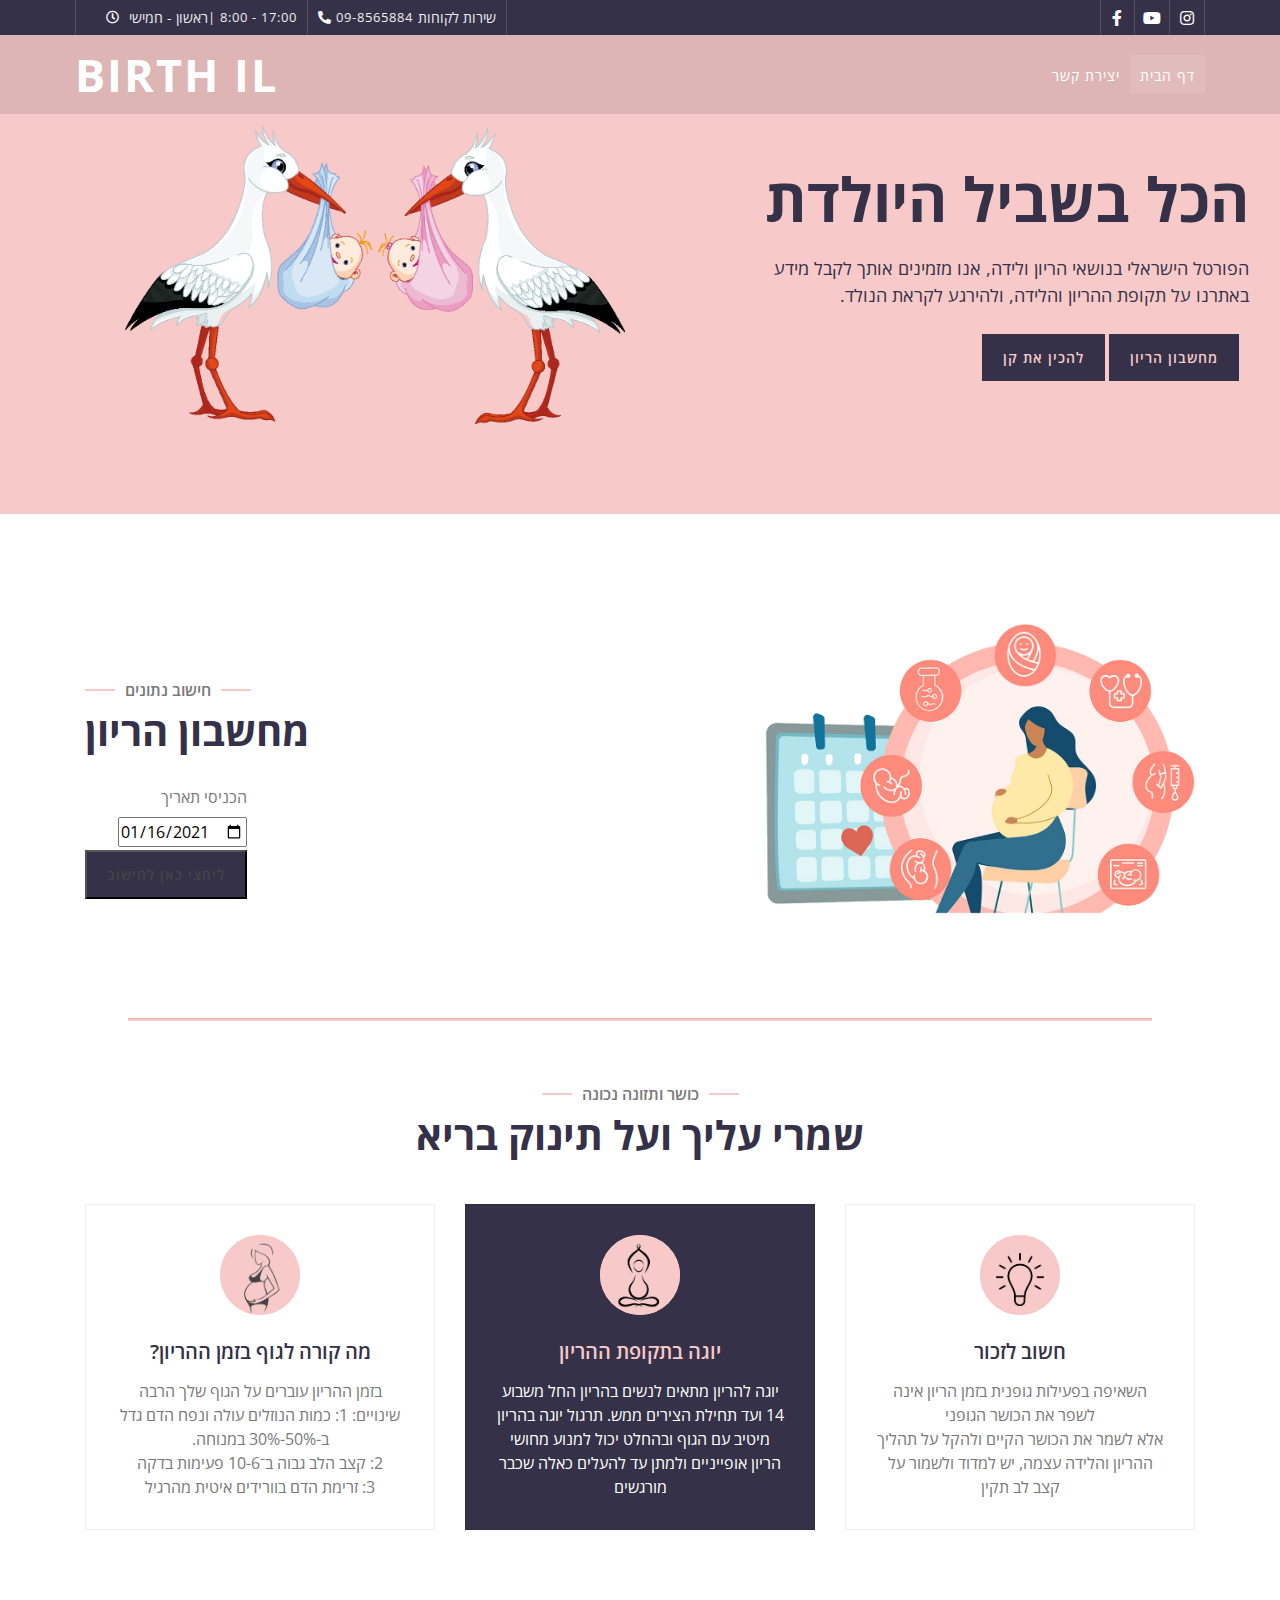
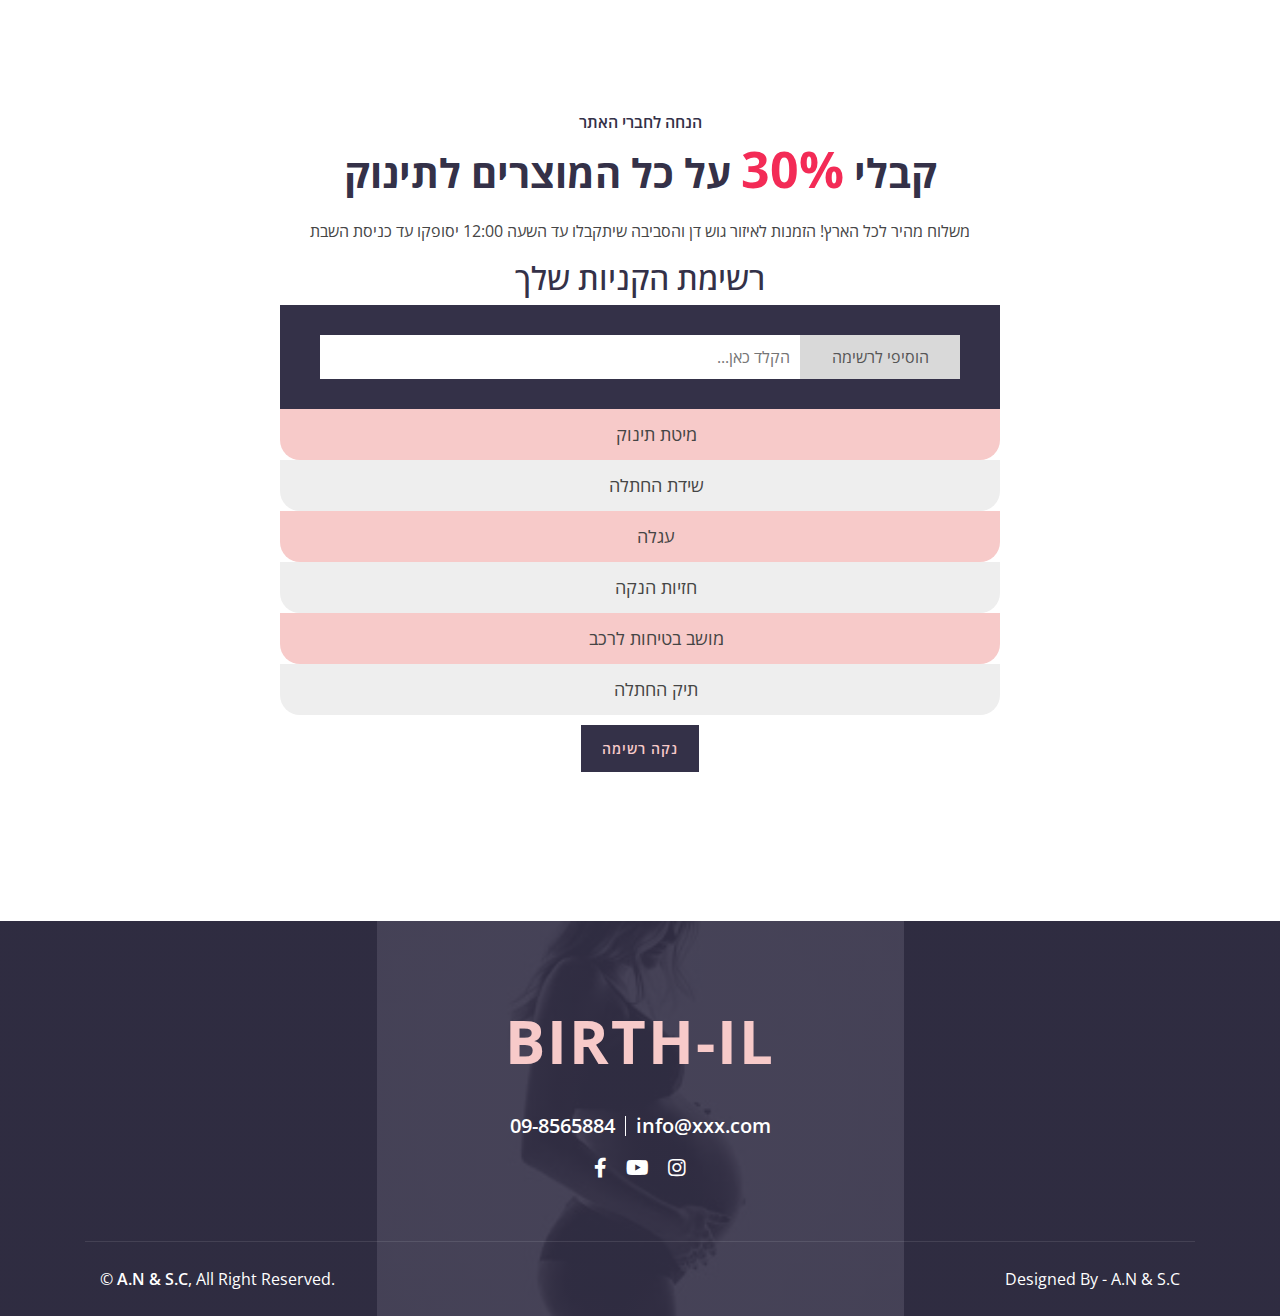
==== index.html @ f35bcdf1 "first commit" ====
<!DOCTYPE html>
<html lang="en">

<head>
    <meta charset="utf-8">
    <title>Birth-IL</title>

    <!-- icon -->
    <link href="img/Baby_icon.png" rel="icon">

    <!-- Google Font -->
    <link href="https://fonts.googleapis.com/css2?family=Open+Sans:wght@300;400;600;700;800&display=swap"
        rel="stylesheet">

    <!-- CSS Libraries -->
    <link href="https://stackpath.bootstrapcdn.com/bootstrap/4.4.1/css/bootstrap.min.css" rel="stylesheet">
    <link href="https://cdnjs.cloudflare.com/ajax/libs/font-awesome/5.10.0/css/all.min.css" rel="stylesheet">


    <!-- Template Stylesheet -->
    <link href="css/style.css" rel="stylesheet">
</head>

<body>
    <!-- Top Bar Start -->
    <div class="top-bar d-none d-md-block">
        <div class="container-fluid">
            <div class="row">
                <div class="col-md-8">
                    <div class="top-bar-left">
                        <div class="text">
                            <div class="timeClock" id="time"></div>
                            <i class="far fa-clock"></i>
                            <p>ראשון - חמישי</p>
                            <h2>| 8:00 - 17:00</h2>
                        </div>
                        <div class="text">
                            <i class="fa fa-phone-alt"></i>
                            <h2>09-8565884</h2>
                            <p>שירות לקוחות</p>
                        </div>
                    </div>
                </div>
                <div class="col-md-4">
                    <div class="top-bar-right">
                        <div class="social">
                            <a href="https://www.facebook.com/groups/1682930805342933" target="blank"><i
                                    class="fab fa-facebook-f"></i></a>
                            <a href="https://www.youtube.com/watch?v=_0NPp28wfbQ" target="blank"><i
                                    class="fab fa-youtube"></i></a>
                            <a href="https://www.instagram.com/leidaraka/" target="blank"><i
                                    class="fab fa-instagram"></i></a>
                        </div>
                    </div>
                </div>
            </div>
        </div>
    </div>
    <!-- Top Bar End -->

    <!-- Nav Bar Start -->
    <div class="navbar navbar-expand-lg bg-dark navbar-dark">
        <div class="container-fluid">
            <a href="index.html" class="navbar-brand">Birth IL</a>
            <button type="button" class="navbar-toggler" data-toggle="collapse" data-target="#navbarCollapse">
                <span class="navbar-toggler-icon"></span>
            </button>
            <div class="collapse navbar-collapse justify-content-between" id="navbarCollapse">
                <div class="navbar-nav ml-auto">
                    <a id="contactPage" href="contact.html" class="nav-item nav-link">יצירת קשר</a>
                    <a id="homePage" href="index.html" class="nav-item nav-link active">דף הבית</a>
                </div>
            </div>
        </div>
    </div>
    <!-- Nav Bar End -->

    <!-- Hero Start -->
    <div class="hero">
        <div class="container-fluid">
            <div class="row align-items-center">
                <div class="col-sm-12 col-md-6">
                    <div class="hero-text">
                        <h1>הכל בשביל היולדת</h1>
                        <p>
                            הפורטל הישראלי בנושאי הריון ולידה, אנו מזמינים אותך לקבל מידע באתרנו על תקופת ההריון והלידה,
                            ולהירגע לקראת הנולד.
                        </p>
                        <div class="hero-btn">
                            <a class="btn go-to-calculator" href="#calculator">מחשבון הריון</a>
                            <a class="btn" href="#dis30">להכין את קן</a>
                        </div>
                    </div>
                </div>
                <div class="col-sm-12 col-md-6 d-none d-md-block">
                    <div class="hero-image">
                        <img src="img/babyWeb.png" alt="Hero Image">
                    </div>
                </div>
            </div>
        </div>
    </div>

    <!-- Hero End -->

    <!-- About Start -->
    <div id="calculator" class="about wow fadeInUp" data-wow-delay="0.1s">
        <div class="container">
            <div class="row align-items-center">
                <div class="col-lg-5 col-md-6">
                    <div class="about-img">
                        <img src="img/dadtCal.png" alt="Image">
                    </div>
                </div>
                <div class="col-lg-7 col-md-6">
                    <div class="section-header text-left">
                        <p>חישוב נתונים</p>
                        <h2>מחשבון הריון</h2>
                    </div>
                    <div class="about-text">
                        <label for="start">הכניסי תאריך</label>
                        <br>
                        <input type="date" id="start" name="trip-start" value="2021-01-16" min="2020-01-01"
                            max="2021-08-02">
                        <br>
                        <button id="btnCalc" class="calcBorth" href="#"><a href="#result" target="_self">ליחצי כאן לחישוב</a></button>
                    </div>
                </div>
            </div>
        </div>
    </div>
    <!-- About End -->
    <div class="result" id="result">
        <h2 class="resule-h2">לפי הנתונים שהכנסת:</h2>
        <div id="containerDiv" class="containerDiv"></div>
    </div>
    <hr class="lineResult">
    <!-- Fitness Start -->
    <div class="service">
        <div class="container">
            <div class="section-header text-center wow zoomIn" data-wow-delay="0.1s">
                <p>כושר ותזונה נכונה</p>
                <h2>שמרי עליך ועל תינוק בריא</h2>
            </div>
            <div class="row">
                <div class="col-lg-4 col-md-6 wow fadeInUp" data-wow-delay="0.0s">
                    <div class="service-item">
                        <div class="service-icon">
                            <i> <img class="ligthHealf" src="/img/light.png" alt=""></i>
                        </div>
                        <h3>חשוב לזכור</h3>
                        <p>
                            השאיפה בפעילות גופנית בזמן הריון אינה לשפר את הכושר הגופני <br> אלא לשמר את הכושר הקיים
                            ולהקל על
                            תהליך ההריון והלידה עצמה, יש למדוד ולשמור על קצב לב תקין</p>
                    </div>
                </div>
                <div class="col-lg-4 col-md-6 wow fadeInUp" data-wow-delay="0.2s">
                    <div class="service-item active">
                        <div class="service-icon">
                            <i> <img class="yoga" src="/img/yoga-img.png" alt=""></i>
                        </div>
                        <h3>יוגה בתקופת ההריון</h3>
                        <p>
                            יוגה להריון מתאים לנשים בהריון החל משבוע 14 ועד תחילת הצירים ממש. תרגול יוגה בהריון מיטיב עם
                            הגוף ובהחלט יכול למנוע מחושי הריון אופייניים ולמתן עד להעלים כאלה שכבר מורגשים</p>
                    </div>
                </div>
                <div class="col-lg-4 col-md-6 wow fadeInUp" data-wow-delay="0.4s">
                    <div class="service-item">
                        <div class="service-icon">
                            <i> <img class="pregnantHealf" src="/img/pregnant-draw.png" alt=""></i>
                        </div>
                        <h3>מה קורה לגוף בזמן ההריון?</h3>
                        <p>
                            בזמן ההריון עוברים על הגוף שלך הרבה שינויים: 1: כמות הנוזלים עולה ונפח הדם גדל ב-50%-30%
                            במנוחה. <br> 2: קצב הלב גבוה ב־10-6 פעימות בדקה <br> 3: זרימת הדם בוורידים איטית מהרגיל</p>
                    </div>
                </div>
            </div>
        </div>
    </div>
    <!-- Fitness End -->

    <!-- Discount Start -->
    <div id="dis30" class="discount wow zoomIn" data-wow-delay="0.1s">
        <div class="container">
            <div class="section-header text-center">
                <p>הנחה לחברי האתר</p>
                <h2>קבלי <span>30%</span> על כל המוצרים לתינוק </h2>
            </div>
            <div class="container discount-text">
                <p>
                    משלוח מהיר לכל הארץ!
                    הזמנות לאיזור גוש דן והסביבה
                    שיתקבלו עד השעה 12:00
                    יסופקו עד כניסת השבת
                </p>
                <h2>רשימת הקניות שלך</h2>
            </div>
            <div class="buyList">
                <div id="myDIV" class="headerList">
                    <input class="inputList" type="text" id="myInput" placeholder="הקלד כאן...">
                    <span id="createNewElement" class="addButn">הוסיפי לרשימה</span>
                </div>
                <ul id="myUL">
                    <li>מיטת תינוק</li>
                    <li>שידת החתלה</li>
                    <li>עגלה</li>
                    <li>חזיות הנקה</li>
                    <li>מושב בטיחות לרכב</li>
                    <li>תיק החתלה</li>
                </ul>
            </div>
            <div class="container discount-text">
                <button id="clearBtn" class="btn">נקה רשימה</button>
            </div>
        </div>
    </div>
    <!-- Discount End -->

    <!-- Footer Start -->
    <div class="footer wow fadeIn" data-wow-delay="0.3s">
        <div class="container-fluid">
            <div class="container">
                <div class="footer-info">
                    <a href="index.html" class="footer-logo">Birth-IL</a>
                    <div class="footer-menu">
                        <p>09-8565884</p>
                        <p>info@xxx.com</p>
                    </div>
                    <div class="footer-social">
                        <a href="https://www.facebook.com/groups/1682930805342933" target="blank"><i
                                class="fab fa-facebook-f"></i></a>
                        <a href="https://www.youtube.com/watch?v=_0NPp28wfbQ" target="blank"><i
                                class="fab fa-youtube"></i></a>
                        <a href="https://www.instagram.com/leidaraka/" target="blank"><i
                                class="fab fa-instagram"></i></a>
                    </div>
                </div>
            </div>
            <div class="container copyright">
                <div class="row">
                    <div class="col-md-6">
                        <p>&copy; <a href="#">A.N & S.C</a>, All Right Reserved.</p>
                    </div>
                    <div class="col-md-6">
                        <p>Designed By - A.N & S.C</a></p>
                    </div>
                </div>
            </div>
        </div>
    </div>
    <!-- Footer End -->


    <!-- Java Script -->
    <script src="js/main.js"></script>
</body>

</html>
---- css/style.css ----
/*******************************/
/********* General CSS *********/
/*******************************/
body {
    color: #797979;
    background: #ffffff;
    font-family: 'Open Sans', sans-serif;
    direction: rtl;
}

h1,
h2,
h3,
h4,
h5,
h6 {
    color: #343148;
}

a {
    color: #454545;
    transition: .3s;
}

a:hover,
a:active,
a:focus {
    color: #F7CAC9;
    outline: none;
    text-decoration: none;
}

.btn:focus,
.form-control:focus {
    box-shadow: none;
}

#clearBtn {
    display: inline-block;
}

.calcBorth {
    padding: 12px 20px;
    font-size: 14px;
    font-weight: 600;
    letter-spacing: 1px;
    color: #F7CAC9;
    background: #343148;
    border-radius: 0;
    transition: .3s;
    margin: 2% auto;
}

.calcBorth:hover,
.calcBorth:active,
.calcBorth :focus {
    color: #F7CAC9;
    outline: none;
    text-decoration: none;
}

.calcBorth:focus,
.form-control:focus {
    box-shadow: none;
}

.container-fluid {
    max-width: 1366px;
    direction: ltr;
}

.back-to-top {
    position: fixed;
    display: none;
    background: #F7CAC9;
    width: 44px;
    height: 44px;
    text-align: center;
    line-height: 1;
    font-size: 22px;
    right: 15px;
    bottom: 15px;
    transition: background 0.5s;
    z-index: 9;
}

.back-to-top:hover {
    background: #343148;
}

.back-to-top:hover i {
    color: #F7CAC9;
}

.back-to-top i {
    color: #343148;
    padding-top: 10px;
}

/**********************************/
/********** Top Bar CSS ***********/
/**********************************/
.top-bar {
    position: relative;
    height: 35px;
    background: #343148;
    direction: ltr;
}

.top-bar .top-bar-left {
    display: flex;
    align-items: center;
    justify-content: flex-start;
}

.top-bar .top-bar-right {
    display: flex;
    align-items: center;
    justify-content: flex-end;
}

.top-bar .text {
    display: flex;
    align-items: center;
    justify-content: center;
    flex-direction: row;
    height: 35px;
    padding: 0 10px;
    text-align: center;
    border-left: 1px solid rgba(255, 255, 255, .15);
}

.top-bar .text:last-child {
    border-right: 1px solid rgba(255, 255, 255, .15);
}

.top-bar .text i {
    font-size: 13px;
    color: #ffffff;
    margin-right: 5px;
}

.top-bar .text h2 {
    color: #eeeeee;
    font-weight: 400;
    font-size: 13px;
    letter-spacing: 1px;
    margin: 0;
}

.top-bar .text p {
    color: #eeeeee;
    font-size: 14px;
    font-weight: 400;
    margin: 0 0 0 5px;
}

.top-bar .social {
    display: flex;
    height: 35px;
    font-size: 0;
    justify-content: flex-end;
}

.timeClock {
    margin: 10px;
    color: white;
}
.timeClock:hover {
    font-size: larger;
    color: #F7CAC9;
    transition: 1s;
}

.top-bar .social a {
    display: flex;
    align-items: center;
    justify-content: center;
    width: 35px;
    height: 100%;
    font-size: 16px;
    color: #ffffff;
    border-right: 1px solid rgba(255, 255, 255, .15);
}

.top-bar .social a:first-child {
    border-left: 1px solid rgba(255, 255, 255, .15);
}

.top-bar .social a:hover {
    color: #092a49;
    background: #ffffff;
}

@media (min-width: 992px) {
    .top-bar {
        padding: 0 60px;
    }
}


/**********************************/
/*********** Nav Bar CSS **********/
/**********************************/

.navbar {
    position: relative;
    transition: .5s;
    z-index: 999;
}

.navbar.nav-sticky {
    position: fixed;
    top: 0;
    width: 100%;
    box-shadow: 0 2px 5px rgba(0, 0, 0, .3);
}

.navbar .navbar-brand {
    margin: 0;
    color: #ffffff;
    font-size: 45px;
    line-height: 0px;
    font-weight: 700;
    text-transform: uppercase;
    letter-spacing: 2px;
    transition: .5s;

}

.navbar .navbar-brand span {
    color: #343148;
    text-transform: lowercase;
    transition: .5s;
}

.navbar.nav-sticky .navbar-brand span {
    color: #ffffff;
}

.navbar .navbar-brand img {
    max-width: 100%;
    max-height: 40px;
}

.navbar-dark .navbar-nav .nav-link,
.navbar-dark .navbar-nav .nav-link:focus,
.navbar-dark .navbar-nav .nav-link:hover,
.navbar-dark .navbar-nav .nav-link.active {
    padding: 10px 10px 8px 10px;
    color: #ffffff;
}

.navbar-dark .navbar-nav .nav-link:hover,
.navbar-dark .navbar-nav .nav-link.active {
    background: rgba(256, 256, 256, .1);
    transition: none;
}

.navbar .dropdown-menu {
    margin-top: 0;
    border: 0;
    border-radius: 0;
    background: #f8f9fa;
}

@media (min-width: 992px) {
    .navbar {
        position: absolute;
        width: 100%;
        top: 35px;
        padding: 20px 60px;
        background: rgba(0, 0, 0, .1) !important;
        z-index: 9;
    }

    .navbar.nav-sticky {
        padding: 10px 60px;
        background: #343148 !important;
    }

    .navbar a.nav-link {
        padding: 8px 15px;
        font-size: 14px;
        letter-spacing: 1px;
        text-transform: uppercase;
    }
}

@media (max-width: 991.98px) {
    .navbar {
        padding: 15px;
        background: #343148 !important;
    }

    .navbar .navbar-brand span {
        color: #ffffff;
    }

    .navbar a.nav-link {
        padding: 5px;
    }

    .navbar .dropdown-menu {
        box-shadow: none;
    }
}


/*******************************/
/********** Hero CSS ***********/
/*******************************/
.hero {
    position: relative;
    width: 100%;
    margin-bottom: 45px;
    padding: 90px 0;
    background: #F7CAC9;
    overflow: hidden;
    text-align: right;
}

.hero .container-fluid {
    padding: 0;
    direction: rtl;
}

.hero .hero-image {
    position: relative;
    text-align: right;
}

.hero .hero-image img {
    max-width: 80%;
    max-height: 80%;
}

.hero-text {
    margin-right: 5%;
    margin-left: 5%;
}

.hero .hero-text {
    position: relative;
    padding-left: 75px;
    display: flex;
    align-items: flex-start;
    justify-content: center;
    flex-direction: column;
}

.hero .hero-text h1 {
    color: #343148;
    font-size: 60px;
    font-weight: 700;
    margin-bottom: 20px;
}

.hero .hero-text p {
    color: #343148;
    font-size: 18px;
    margin-bottom: 25px;
}

.btn {
    margin-bottom: 2%;
}

.hero .hero-btn .btn {
    padding: 12px 20px;
    font-size: 14px;
    font-weight: 600;
    letter-spacing: 1px;
    color: #F7CAC9;
    background: #343148;
    border-radius: 0;
    transition: .3s;
}

.hero .hero-btn .btn:hover {
    color: #343148;
    background: #ffffff;
    border-radius: 20px;
}

.hero .hero-btn .btn:first-child {
    margin-right: 10px;
}

@media (max-width: 991.98px) {
    .hero .hero-text {
        padding: 0 15px;
    }

    .hero .hero-text h1 {
        font-size: 35px;
    }

    .hero .hero-text p {
        font-size: 16px;
    }

    .hero .hero-text .btn {
        padding: 12px 30px;
        letter-spacing: 1px;
    }
}

@media (max-width: 767.98px) {
    .hero .hero-text h1 {
        font-size: 30px;
        font-weight: 600;
    }

    .hero .hero-text p {
        font-size: 14px;
    }

    .hero .hero-text .btn {
        padding: 10px 15px;
        font-weight: 400;
        letter-spacing: 1px;
    }
}

@media (max-width: 575.98px) {
    .hero .hero-text h1 {
        font-size: 25px;
        font-weight: 600;
    }

    .hero .hero-text p {
        font-size: 14px;
    }

    .hero .hero-text .btn {
        padding: 8px 10px;
        font-size: 12px;
        font-weight: 400;
        letter-spacing: 0;
    }
}


/*******************************/
/******* Page Header CSS *******/
/*******************************/
.page-header {
    position: relative;
    margin-bottom: 45px;
    padding: 150px 0 90px 0;
    text-align: center;
    background: #F7CAC9;
}

.page-header h2 {
    position: relative;
    color: #343148;
    font-size: 60px;
    font-weight: 700;
}

.page-header a {
    position: relative;
    padding: 0 12px;
    font-size: 22px;
    color: #343148;
}

.page-header a:hover {
    color: #ffffff;
}

.page-header a::after {
    position: absolute;
    content: "/";
    width: 8px;
    height: 8px;
    top: -2px;
    right: -7px;
    text-align: center;
    color: #343148;
}

.page-header a:last-child::after {
    display: none;
}

@media (max-width: 767.98px) {
    .page-header h2 {
        font-size: 35px;
    }

    .page-header a {
        font-size: 18px;
    }
}


/*******************************/
/******* Section Header ********/
/*******************************/
.section-header {
    position: relative;
    max-width: 600px;
    margin: 0 auto;
    margin-bottom: 45px;
}

.section-header p {
    display: inline-block;
    margin: 0 30px;
    margin-bottom: 5px;
    padding: 0 10px;
    position: relative;
    font-size: 16px;
    font-weight: 600;
    background: #ffffff;
}

.section-header p::after {
    position: absolute;
    content: "";
    height: 2px;
    top: 11px;
    right: -30px;
    left: -30px;
    background: #F7CAC9;
    z-index: -1;
}

.section-header h2 {
    margin: 0;
    position: relative;
    font-size: 40px;
    font-weight: 700;
}

@media (max-width: 767.98px) {
    .section-header h2 {
        font-size: 30px;
    }
}


/*******************************/
/********** About CSS **********/
/*******************************/

.about {
    text-align: right;
    direction: rtl;
    position: relative;
    width: 100%;
    padding: 45px 0;
    margin-top: 5%;
}
.about p {
    align-items: center;
}

.about .section-header {
    margin-bottom: 30px;
    margin-left: 0;
}

.about .about-img {
    position: relative;
    height: 100%; 
}

.about .about-img img {
    position: relative;
    width: 100%;
    height: 100%;
    object-fit: cover;
    direction: ltr;
}

.about .about-text p {
    font-size: 16px;
    color: #343148;
    font-size: 18px;
}

.about .about-text a.btn {
    position: relative;
    margin-top: 15px;
    padding: 12px 20px;
    font-size: 14px;
    font-weight: 600;
    letter-spacing: 1px;
    color: #F7CAC9;
    background: #343148;
    border-radius: 0;
    transition: .3s;
}

.about .about-text a.btn:hover {
    color: #343148;
    background: #F7CAC9;
}
.result{
    display:none;
    position: relative;
    width: 100%;
    margin-bottom: 45px;
    padding: 90px 0;
    background: #F7CAC9;
    overflow: hidden;
    text-align: right;
}

.resule-h2 {
    text-align: center;
    text-decoration: underline;
}

.lineResult {
    background-color:  #F7CAC9;
    width: 80%;
    height: 0.2vh;
}

.containerDiv{
    margin: 100px;
    height: 30vh;
    color: #343148;
    font-size: large;
}
.containerDiv span{
    font-weight: 900;

}

@media (max-width: 767.98px) {
    .about .about-img {
        margin-bottom: 30px;
        height: auto;
    }
}

.col-lg-7 .col-md-6 {
    text-align: right;
}

.about-text {
    float: left;
}

.aboutUs .img{
    direction: rtl;
}

.yoga {
    width: 70%;
}
/*******************************/
/********* Fitness CSS *********/
/*******************************/
.service {
    position: relative;
    width: 100%;
    padding: 45px 0 15px 0;
}

.service .service-item {
    position: relative;
    width: 100%;
    text-align: center;
    margin-bottom: 30px;
    padding: 30px;
    border: 1px solid rgba(0, 0, 0, .07);
    transition: .3s;
}

.service .service-item:hover,
.service .service-item.active {
    background: #343148;
    color: #ffffff;
}

.service .service-icon {
    position: relative;
    margin: 0 auto 25px auto;
    width: 80px;
    height: 80px;
    display: flex;
    align-items: center;
    justify-content: center;
    border-radius: 50%;
}

.service .service-icon i {
    position: relative;
    font-size: 50px;
    color: #343148;
    z-index: 3;
}

.service .service-icon:before {
    content: "";
    position: absolute;
    z-index: 0;
    left: 50%;
    top: 50%;
    transform: translateX(-50%) translateY(-50%);
    display: block;
    width: 80px;
    height: 80px;
    background: #F7CAC9;
    border-radius: 50%;
    animation: pulse-border 2000ms ease-out infinite;
}

.service .service-icon:after {
    content: "";
    position: absolute;
    z-index: 1;
    left: 50%;
    top: 50%;
    transform: translateX(-50%) translateY(-50%);
    display: block;
    width: 80px;
    height: 80px;
    background: #F7CAC9;
    border-radius: 50%;
    transition: all 200ms;
}

.ligthHealf {
    width: 60%;
}

.pregnantHealf {
    width: 90%;
}

@keyframes pulse-border {
    0% {
        transform: translateX(-50%) translateY(-50%) translateZ(0) scale(1);
        opacity: 1;
    }

    100% {
        transform: translateX(-50%) translateY(-50%) translateZ(0) scale(1.3);
        opacity: 0;
    }
}

.service .service-item h3 {
    margin-bottom: 15px;
    font-size: 20px;
    font-weight: 600;
    transition: .3s;
}

.service .service-item:hover h3,
.service .service-item.active h3 {
    color: #F7CAC9;
}

.service .service-item p {
    margin: 0;
    font-size: 16px;
}

/*******************************/
/****** discount 30% List ******/
/*******************************/

.discount {
    position: relative;
    width: 100%;
    margin: 45px 0;
    padding: 90px 0;
    background: linear-gradient(rgba(247, 202, 201, .7), rgba(247, 202, 201, .7)), url(../img/pregnant.png);
    background-attachment: fixed;
    background-position: center;
    background-repeat: no-repeat;
    background-size: contain;
}

.discount .container {
    max-width: 750px;
    text-align: center;
}

.discount .section-header {
    margin-bottom: 20px;
}

.discount .section-header p {
    color: #343148;
    background: transparent;
}

.discount .section-header p::after {
    display: none;
}

.discount .section-header h2 span {
    color: #F32B56;
    font-size: 50px;
}

.discount .discount-text p {
    color: #454545;
}

.discount .discount-text .btn {
    margin-top: 10px;
    padding: 12px 20px;
    font-size: 14px;
    font-weight: 600;
    letter-spacing: 1px;
    color: #F7CAC9;
    background: #343148;
    border-radius: 0;
    transition: .3s;
}

.discount .discount-text .btn:hover {
    color: #343148;
    background: #ffffff;
}

.buyList {
    border-bottom-right-radius: 20px;
    border-bottom-left-radius: 20px;
}

ul {
    margin: 0;
    padding: 0;
    color: #454545;
}

ul li {
    cursor: pointer;
    position: relative;
    padding: 12px 8px 12px 40px;
    list-style-type: none;
    background: #eee;
    font-size: 18px;
    transition: 0.2s;
    border-bottom-right-radius: 20px;
    border-bottom-left-radius: 20px;
}

ul li:nth-child(odd) {
    background: #F7CAC9;
}

ul li:hover {
    background: #ddd;
}

ul li.checked {
    background: #736f8a;
    color: #fff;
    text-decoration: line-through;
}

ul li.checked::before {
    content: '';
    position: absolute;
    border-color: #343148;
    border-style: solid;
    border-width: 0 2px 2px 0;
    top: 10px;
    left: 16px;
    transform: rotate(45deg);
    height: 15px;
    width: 7px;
}

ul li:hover {
    background-color: rgb(181, 195, 236);
}

.close {
    position: absolute;
    right: 0;
    top: 0;
    padding: 12px 16px 12px 16px;
}

.close:hover {
    background-color: #343148;
    color: white;
}

.headerList {
    background-color: #343148;
    padding: 30px 40px;
    color: white;
    text-align: center;
}

.headerList:after {
    content: "";
    display: table;
    clear: both;
}

.inputList {
    margin: 0;
    border: none;
    border-radius: 0;
    width: 75%;
    padding: 10px;
    float: left;
    font-size: 16px;
}

.addButn {
    padding: 10px;
    width: 25%;
    background: #d9d9d9;
    color: #555;
    float: left;
    text-align: center;
    font-size: 16px;
    cursor: pointer;
    transition: 0.3s;
    border-radius: 0;
}

.addButn:hover {
    background-color: #bbb;
}

.checked {
    text-decoration: line-through;
}

/*******************************/
/********* Contact CSS *********/
/*******************************/
.contact {
    position: relative;
    width: 100%;
    padding: 45px 0;
}

.contact .container {
    max-width: 900px;
}

.contact .contact-item {
    text-align: center;
    margin-bottom: 30px;
}

.contact .contact-item i {
    width: 50px;
    height: 50px;
    padding: 12px 0;
    font-size: 25px;
    color: #343148;
    margin-bottom: 15px;
    border: 1px solid #F7CAC9;
    border-radius: 50px;
}

.contact .contact-item h2 {
    font-size: 25px;
    font-weight: 700;
}

.contact .contact-form {
    position: relative;
}

.contact .contact-form input {
    height: 45px;
    padding: 15px;
    background: none;
    border-radius: 0;
}

.contact .contact-form textarea {
    height: 150px;
    padding: 15px;
    background: none;
    border-radius: 0;
}

.contact .contact-form .btn {
    padding: 12px 25px;
    font-size: 14px;
    font-weight: 600;
    letter-spacing: 1px;
    color: #F7CAC9;
    background: #343148;
    border-radius: 0;
    transition: .3s;
}

.contact .contact-form .btn:hover {
    color: #343148;
    background: #F7CAC9;
}

.contact .help-block ul {
    margin: 0;
    padding: 0;
    list-style-type: none;
}

/*******************************/
/********* Footer CSS **********/
/*******************************/
.footer {
    position: relative;
    margin-top: 45px;
    background: #000000;
}

.footer .container-fluid {
    padding: 90px 0 0 0;
    background: linear-gradient(rgba(52, 49, 72, .9), rgba(52, 49, 72, .9)), url(/img/images.jpeg);
    background-position: center;
    background-repeat: no-repeat;
    background-size: contain;
}

.footer .footer-info {
    position: relative;
    width: 100%;
    text-align: center;
}

.footer .footer-info .footer-logo {
    display: inline-block;
    color: #F7CAC9;
    font-size: 60px;
    line-height: 60px;
    font-weight: 700;
    text-transform: uppercase;
    letter-spacing: 2px;
    margin-bottom: 45px;
}

.footer .footer-info .footer-logo span {
    color: #ffffff;
    text-transform: lowercase;
}

.footer .footer-info h3 {
    margin-bottom: 15px;
    font-size: 20px;
    font-weight: 600;
    color: #ffffff;
}

.footer .footer-menu {
    width: 100%;
    display: flex;
    justify-content: center;
}

.footer .footer-menu p {
    color: #ffffff;
    font-size: 20px;
    font-weight: 600;
    line-height: 20px;
    padding: 0 10px;
    border-right: 1px solid #ffffff;
}

.footer .footer-menu p:last-child {
    border: none;
}

.footer .footer-social {
    position: relative;
    margin-top: 5px;
}

.footer .footer-social a {
    display: inline-block;
}

.footer .footer-social a i {
    margin-right: 15px;
    font-size: 20px;
    color: #ffffff;
    transition: .3s;
}

.footer .footer-social a:last-child i {
    margin: 0;
}

.footer .footer-social a:hover i {
    color: #F7CAC9;
}

.footer .copyright {
    margin-top: 60px;
    padding: 0 30px;
}

.footer .copyright .row {
    padding-top: 25px;
    padding-bottom: 25px;
    border-top: 1px solid rgba(256, 256, 256, .1);
}

.footer .copyright p {
    margin: 0;
    color: #ffffff;
}

.footer .copyright .col-md-6:last-child p {
    text-align: right;
}

.footer .copyright p a {
    color: #ffffff;
    font-weight: 600;
}

.footer .copyright p a:hover {
    color: #F7CAC9;
}

@media (max-width: 767.98px) {

    .footer .copyright p,
    .footer .copyright .col-md-6:last-child p {
        margin: 5px 0;
        text-align: center;
    }
}
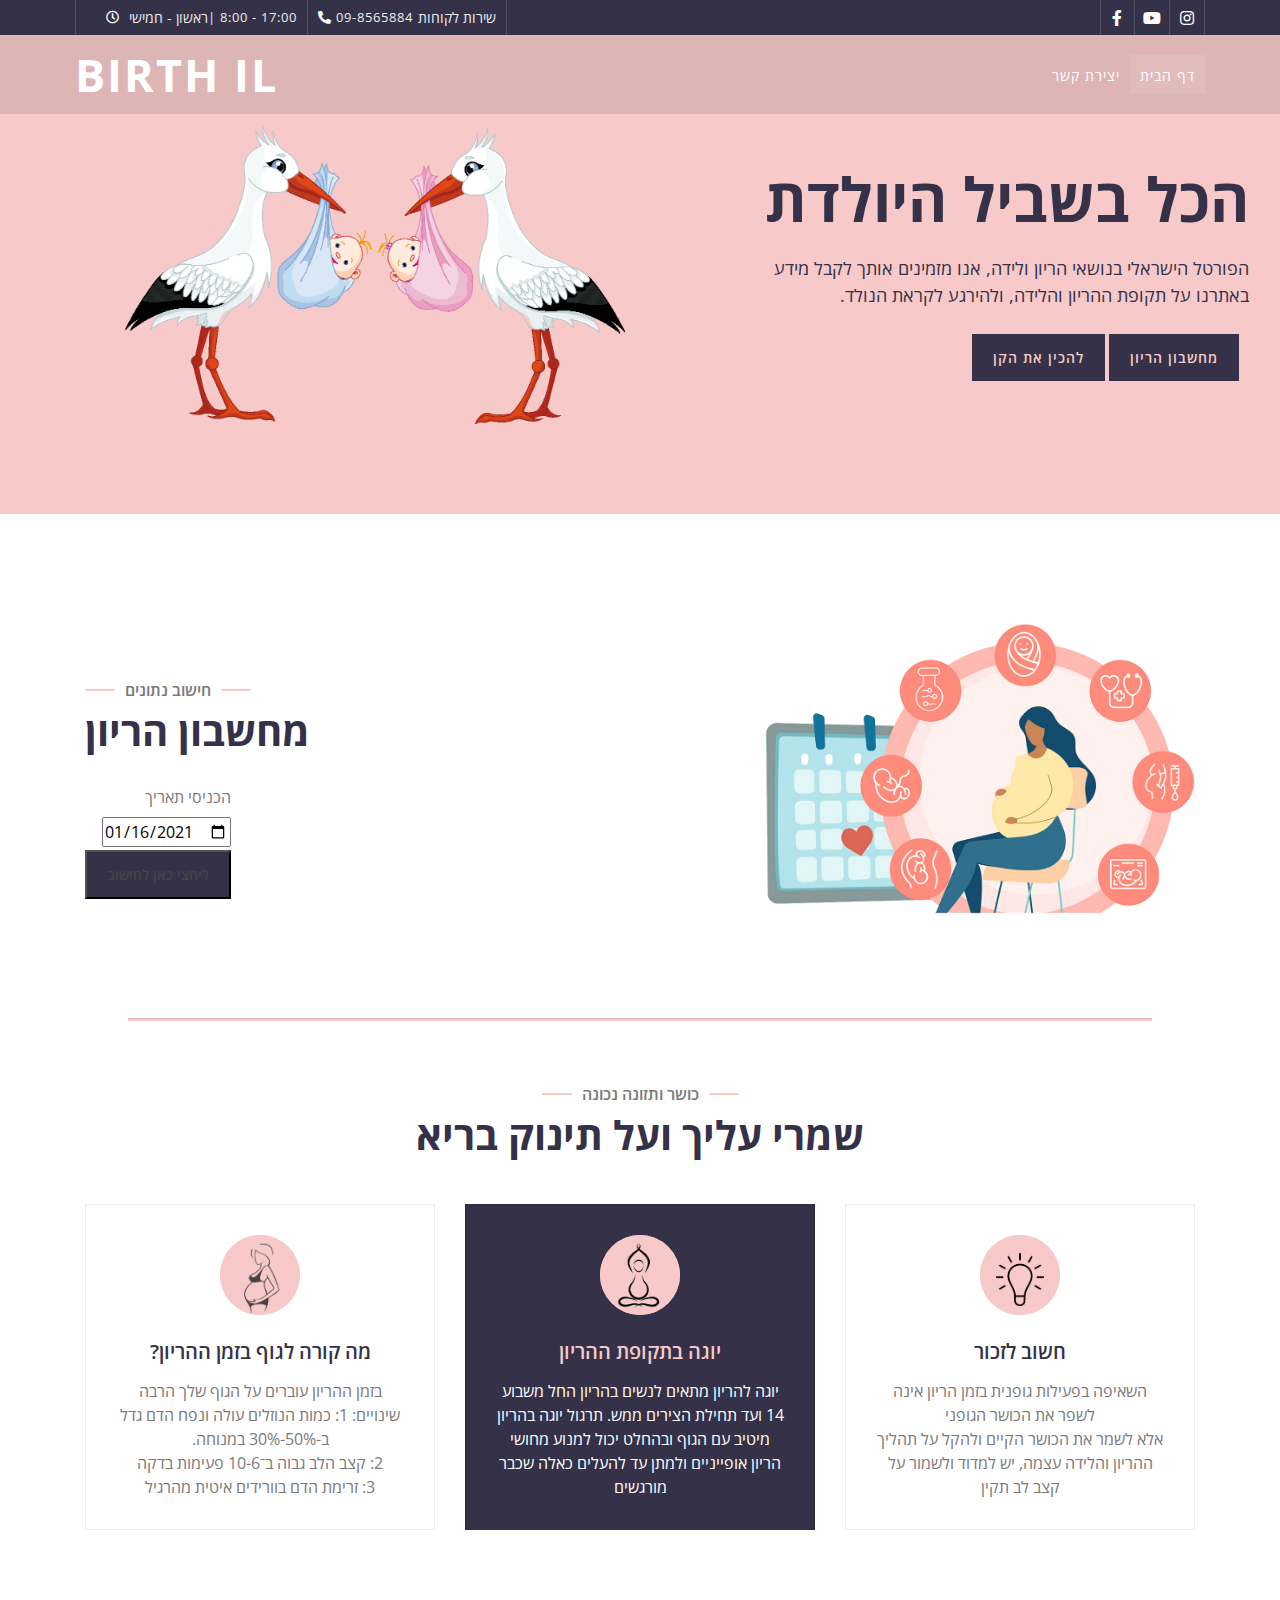
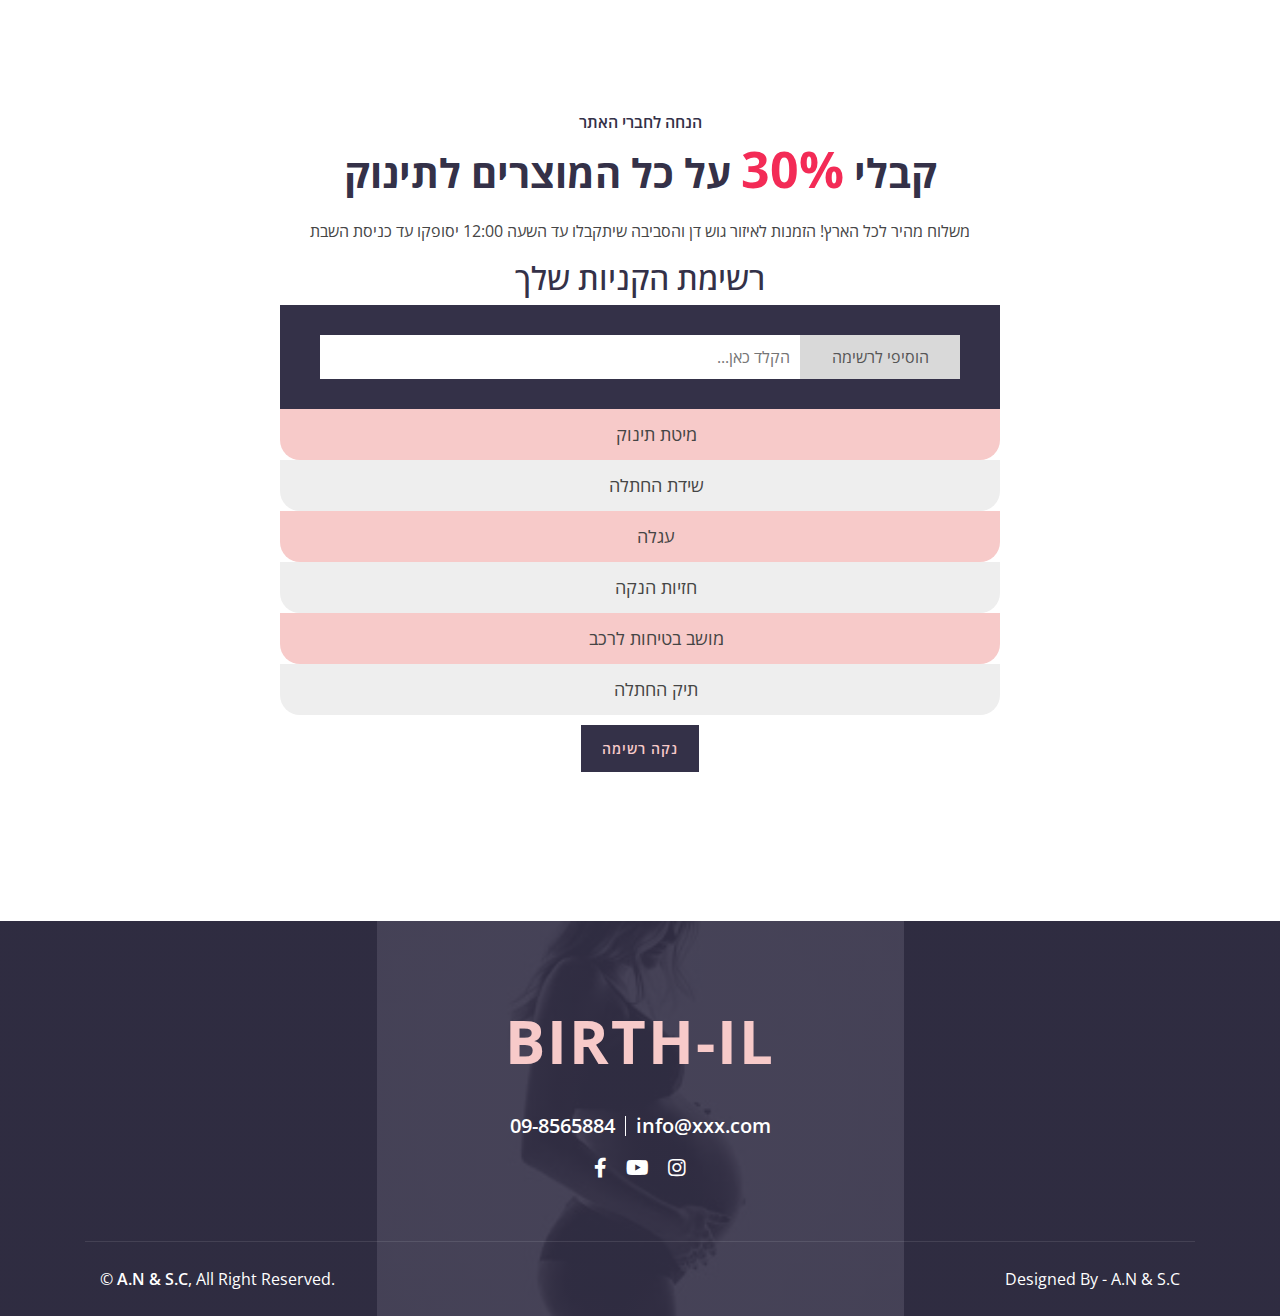
==== commit 29231c4c: "first commit" ====
--- a/index.html
+++ b/index.html
@@ -88,7 +88,7 @@
                         </p>
                         <div class="hero-btn">
                             <a class="btn go-to-calculator" href="#calculator">מחשבון הריון</a>
-                            <a class="btn" href="#dis30">להכין את קן</a>
+                            <a class="btn" href="#dis30">להכין את הקן</a>
                         </div>
                     </div>
                 </div>
--- a/css/style.css
+++ b/css/style.css
@@ -43,23 +43,12 @@
     padding: 12px 20px;
     font-size: 14px;
     font-weight: 600;
-    letter-spacing: 1px;
     color: #F7CAC9;
     background: #343148;
     border-radius: 0;
-    transition: .3s;
     margin: 2% auto;
 }
 
-.calcBorth:hover,
-.calcBorth:active,
-.calcBorth :focus {
-    color: #F7CAC9;
-    outline: none;
-    text-decoration: none;
-}
-
-.calcBorth:focus,
 .form-control:focus {
     box-shadow: none;
 }
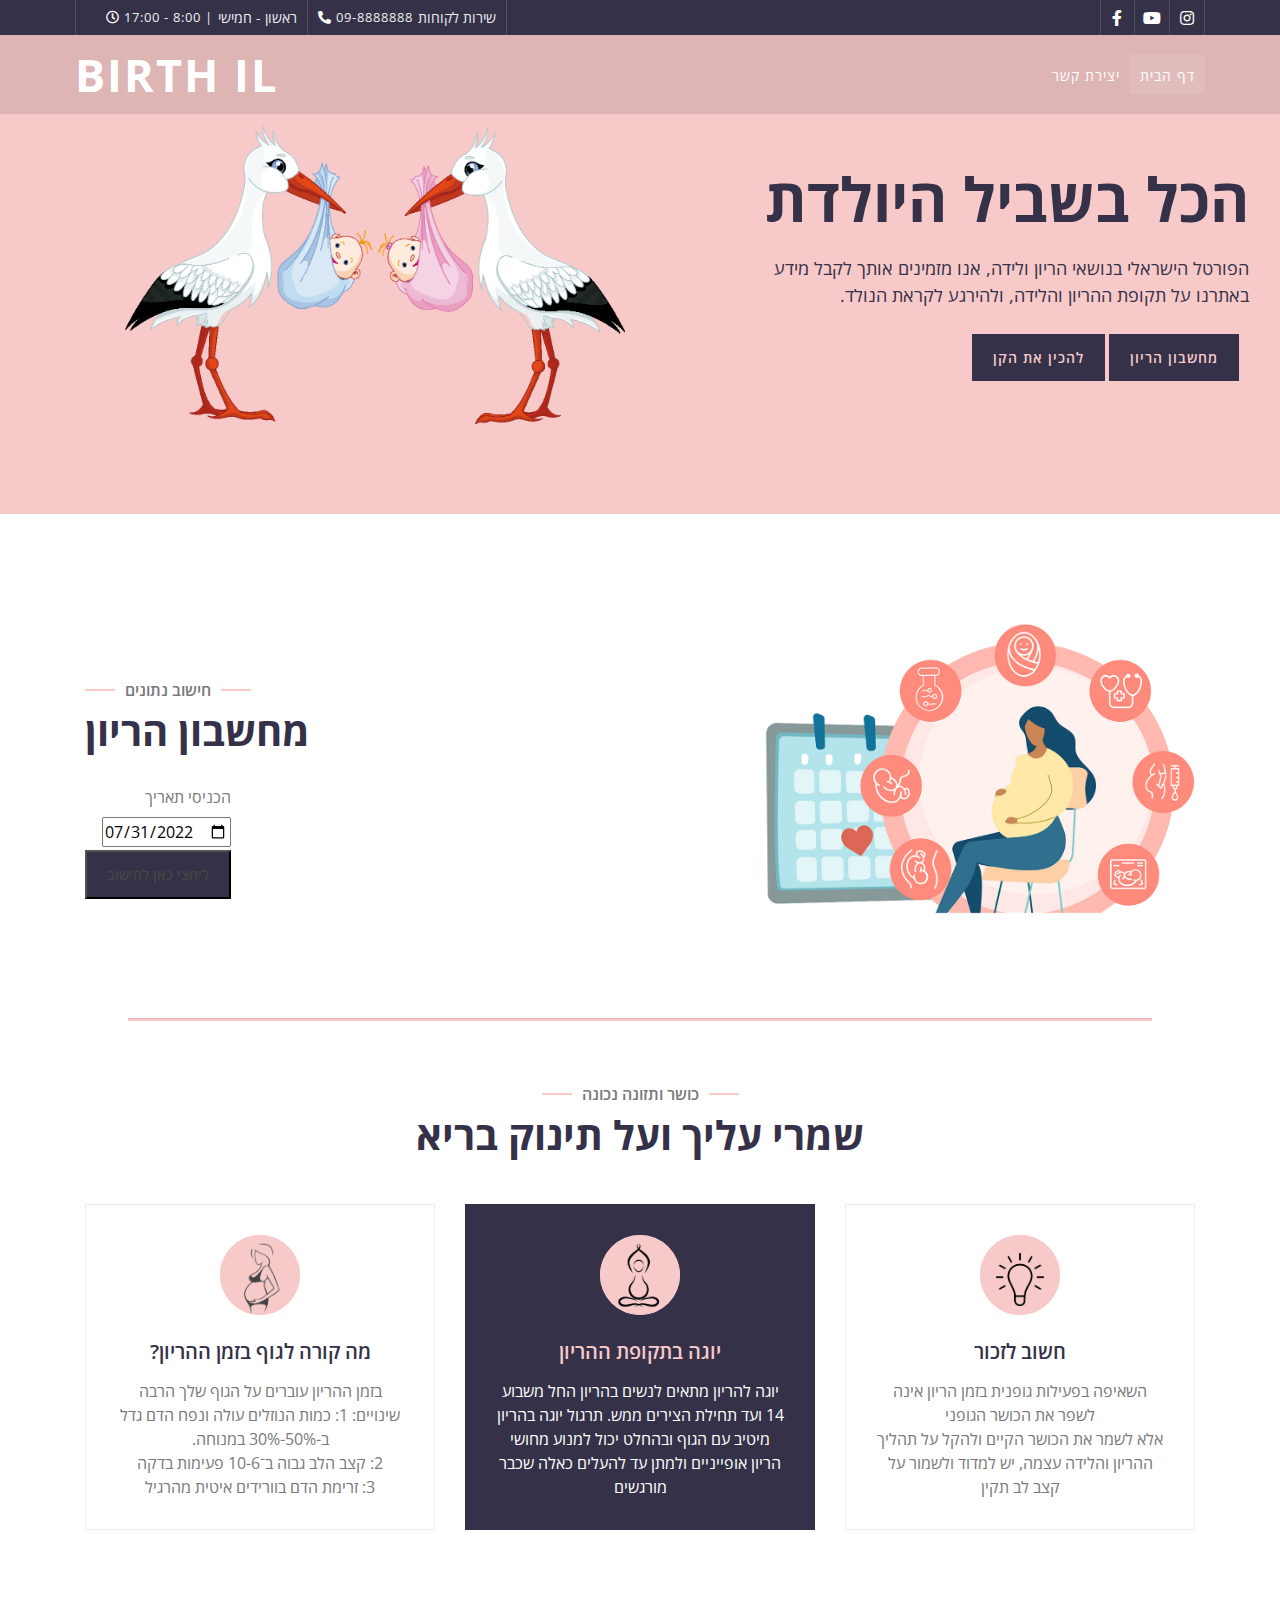
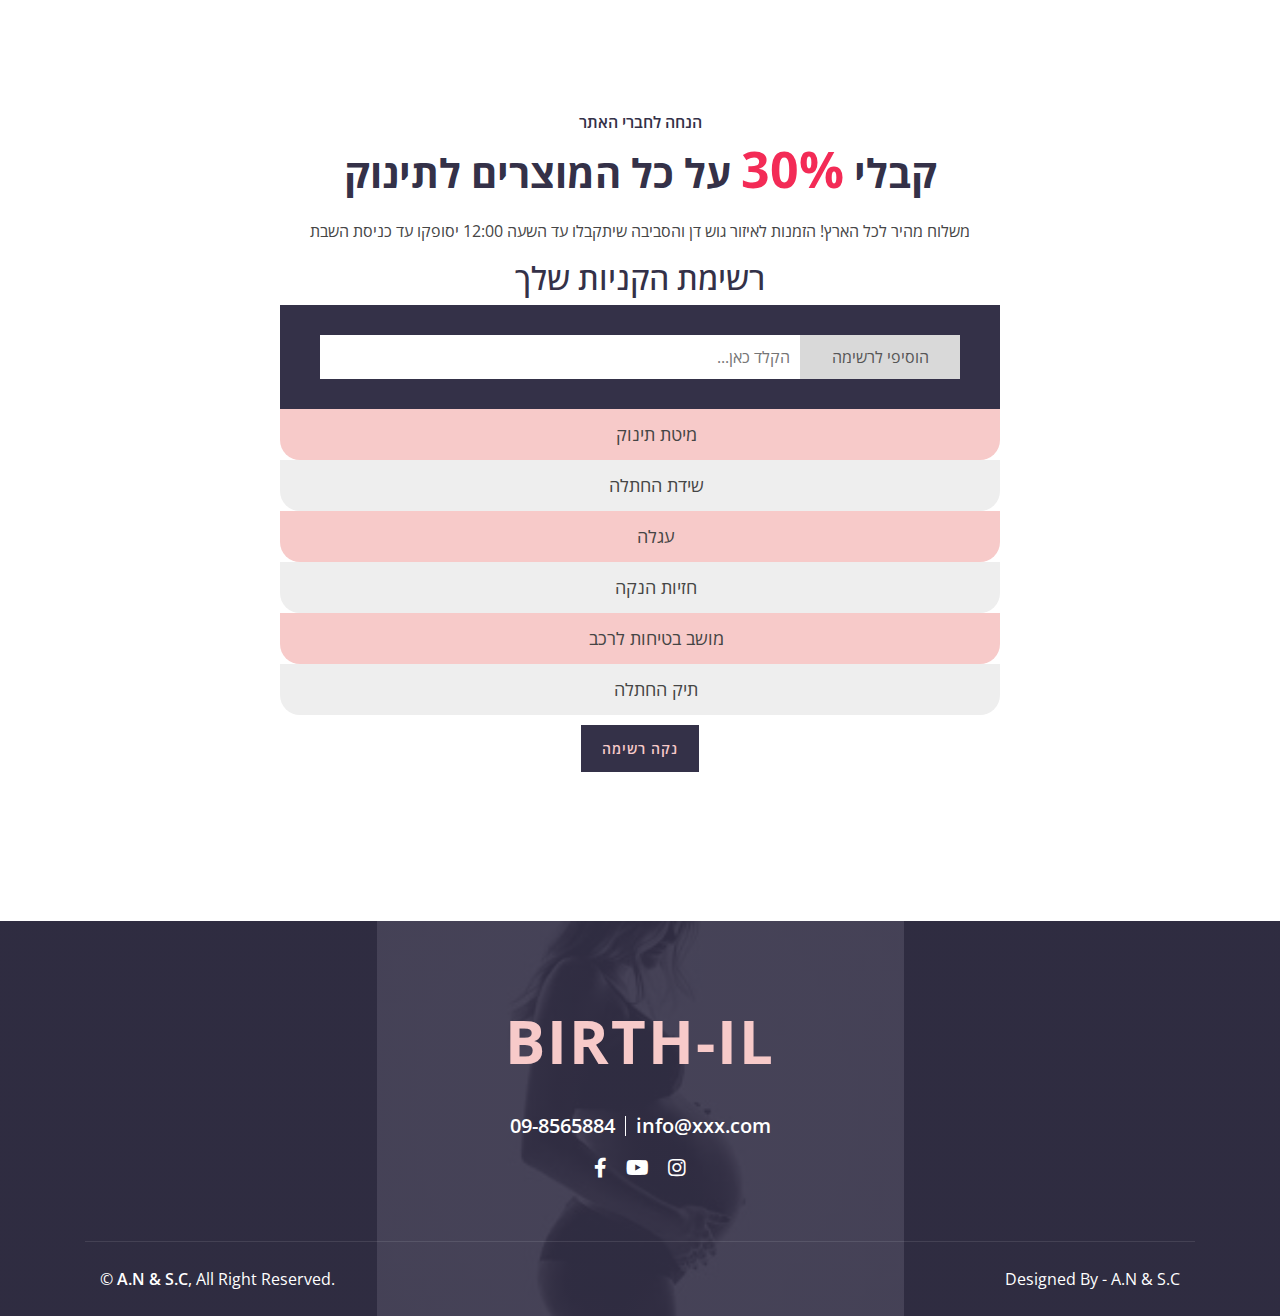
==== commit 7eeab4a3: "first commit" ====
--- a/index.html
+++ b/index.html
@@ -31,12 +31,12 @@
                         <div class="text">
                             <div class="timeClock" id="time"></div>
                             <i class="far fa-clock"></i>
+                            <h2> 17:00 - 8:00 |</h2>
                             <p>ראשון - חמישי</p>
-                            <h2>| 8:00 - 17:00</h2>
                         </div>
                         <div class="text">
                             <i class="fa fa-phone-alt"></i>
-                            <h2>09-8565884</h2>
+                            <h2>09-8888888</h2>
                             <p>שירות לקוחות</p>
                         </div>
                     </div>
@@ -120,8 +120,8 @@
                     <div class="about-text">
                         <label for="start">הכניסי תאריך</label>
                         <br>
-                        <input type="date" id="start" name="trip-start" value="2021-01-16" min="2020-01-01"
-                            max="2021-08-02">
+                        <input type="date" id="start" name="trip-start" value="2022-07-31" min="2021-01-01"
+                            max="2022-12-12">
                         <br>
                         <button id="btnCalc" class="calcBorth" href="#"><a href="#result" target="_self">ליחצי כאן לחישוב</a></button>
                     </div>
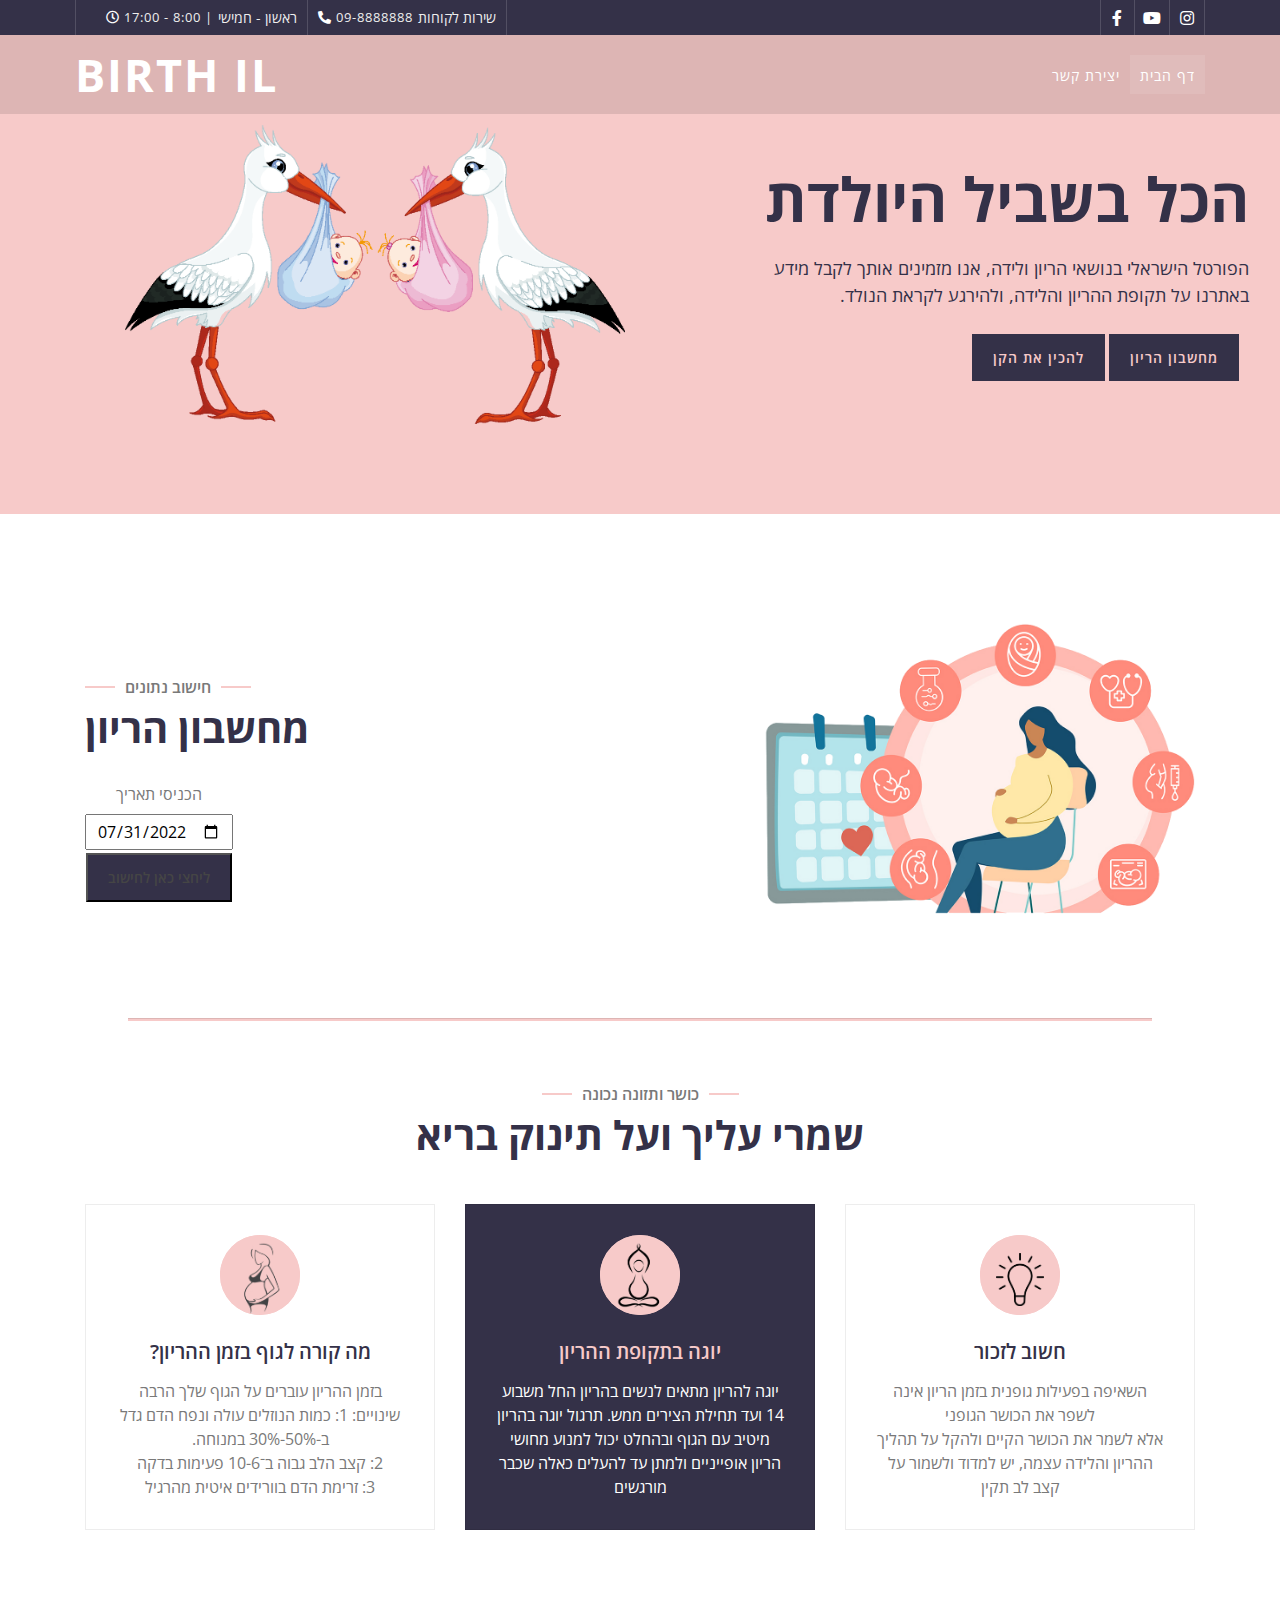
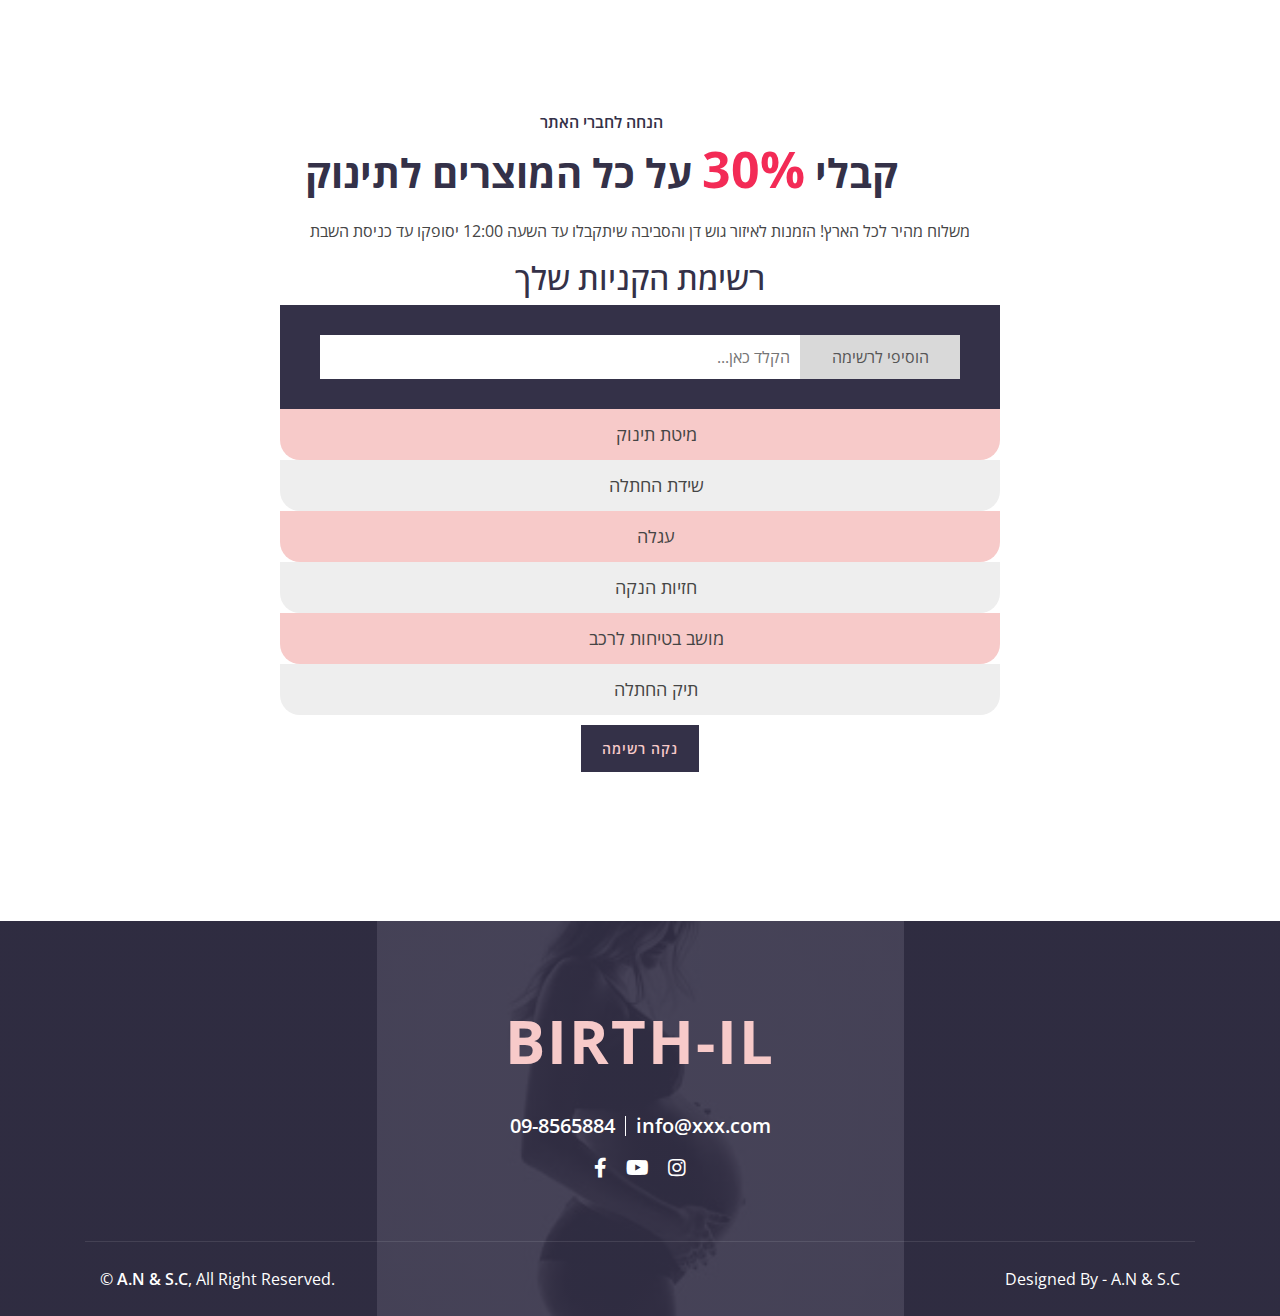
==== commit 6ac43430: "first commit" ====
--- a/index.html
+++ b/index.html
@@ -120,7 +120,7 @@
                     <div class="about-text">
                         <label for="start">הכניסי תאריך</label>
                         <br>
-                        <input type="date" id="start" name="trip-start" value="2022-07-31" min="2021-01-01"
+                        <input class="dateCalculator" type="date" id="start" name="trip-start" value="2022-07-31" min="2021-01-01"
                             max="2022-12-12">
                         <br>
                         <button id="btnCalc" class="calcBorth" href="#"><a href="#result" target="_self">ליחצי כאן לחישוב</a></button>
--- a/css/style.css
+++ b/css/style.css
@@ -589,6 +589,11 @@
     color: #343148;
     background: #F7CAC9;
 }
+
+.dateCalculator {
+    padding: 3px 10px;
+}
+
 .result{
     display:none;
     position: relative;
@@ -630,11 +635,12 @@
 }
 
 .col-lg-7 .col-md-6 {
-    text-align: right;
+    text-align: center;
 }
 
 .about-text {
     float: left;
+    text-align: center;
 }
 
 .aboutUs .img{
@@ -777,6 +783,7 @@
 
 .discount .section-header {
     margin-bottom: 20px;
+    margin-left: 3%;
 }
 
 .discount .section-header p {
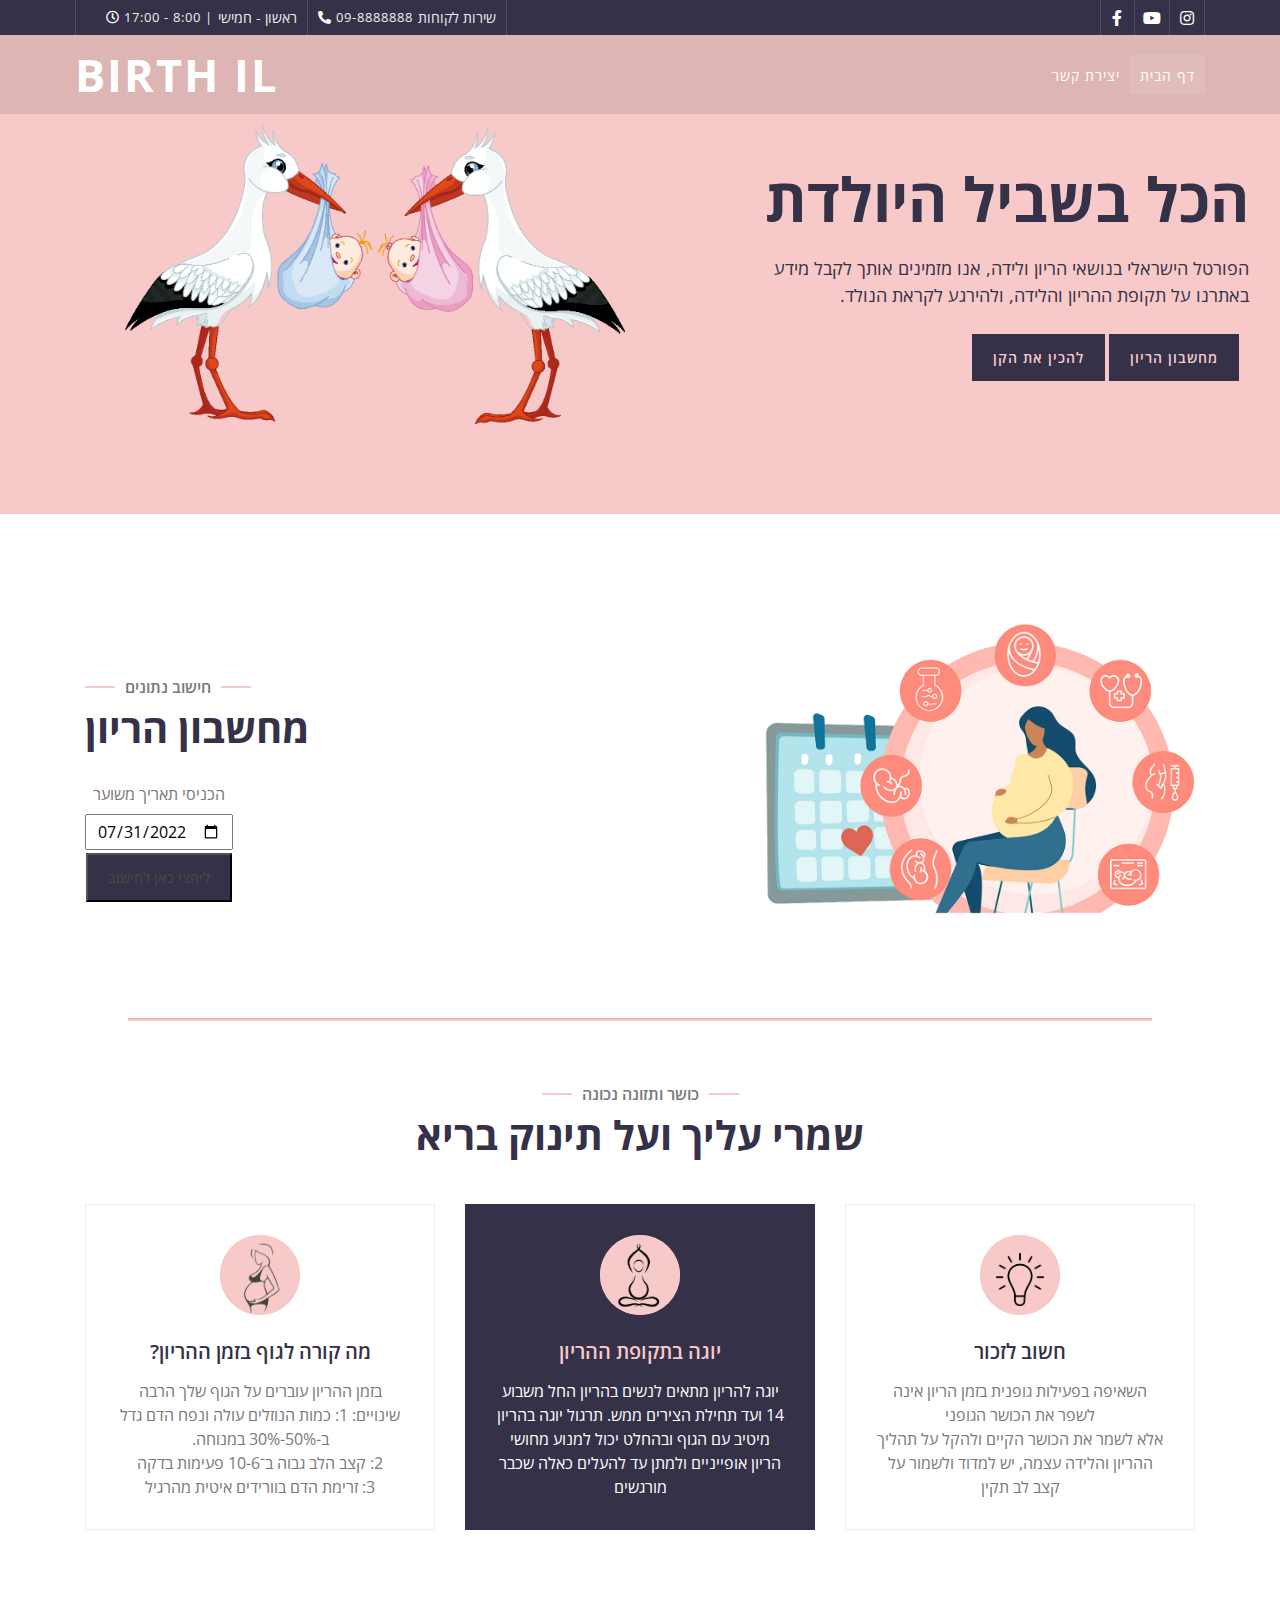
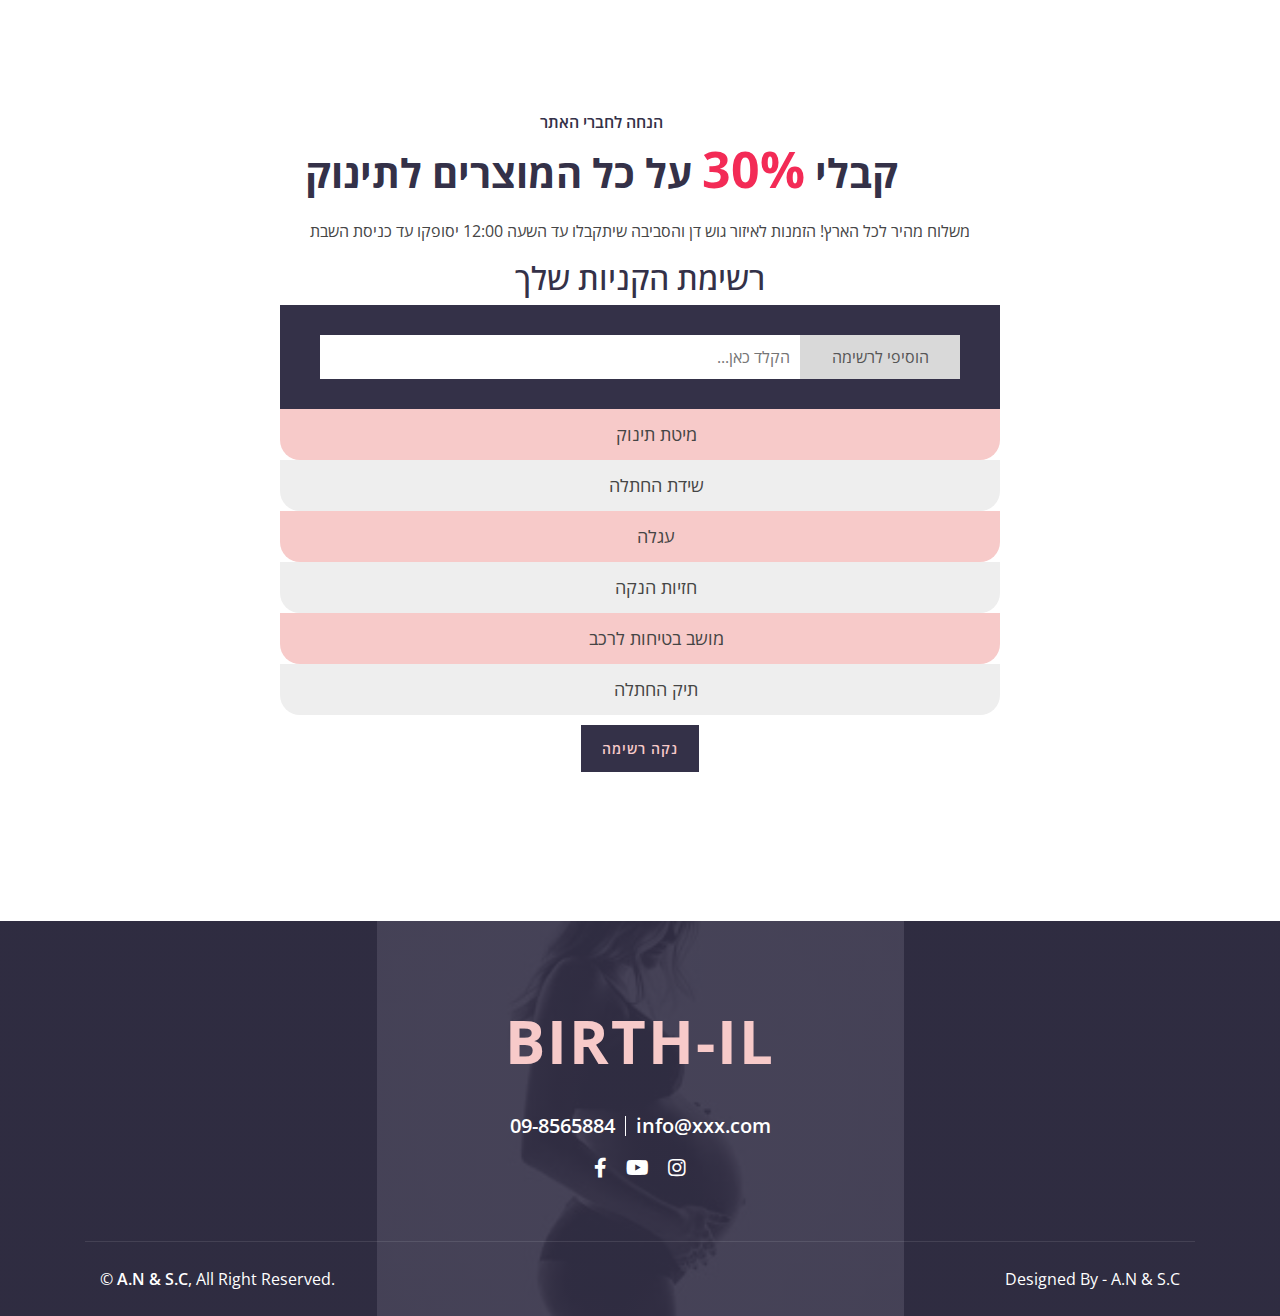
==== commit d7b482c0: "first commit" ====
--- a/index.html
+++ b/index.html
@@ -118,7 +118,7 @@
                         <h2>מחשבון הריון</h2>
                     </div>
                     <div class="about-text">
-                        <label for="start">הכניסי תאריך</label>
+                        <label for="start">הכניסי תאריך משוער</label>
                         <br>
                         <input class="dateCalculator" type="date" id="start" name="trip-start" value="2022-07-31" min="2021-01-01"
                             max="2022-12-12">
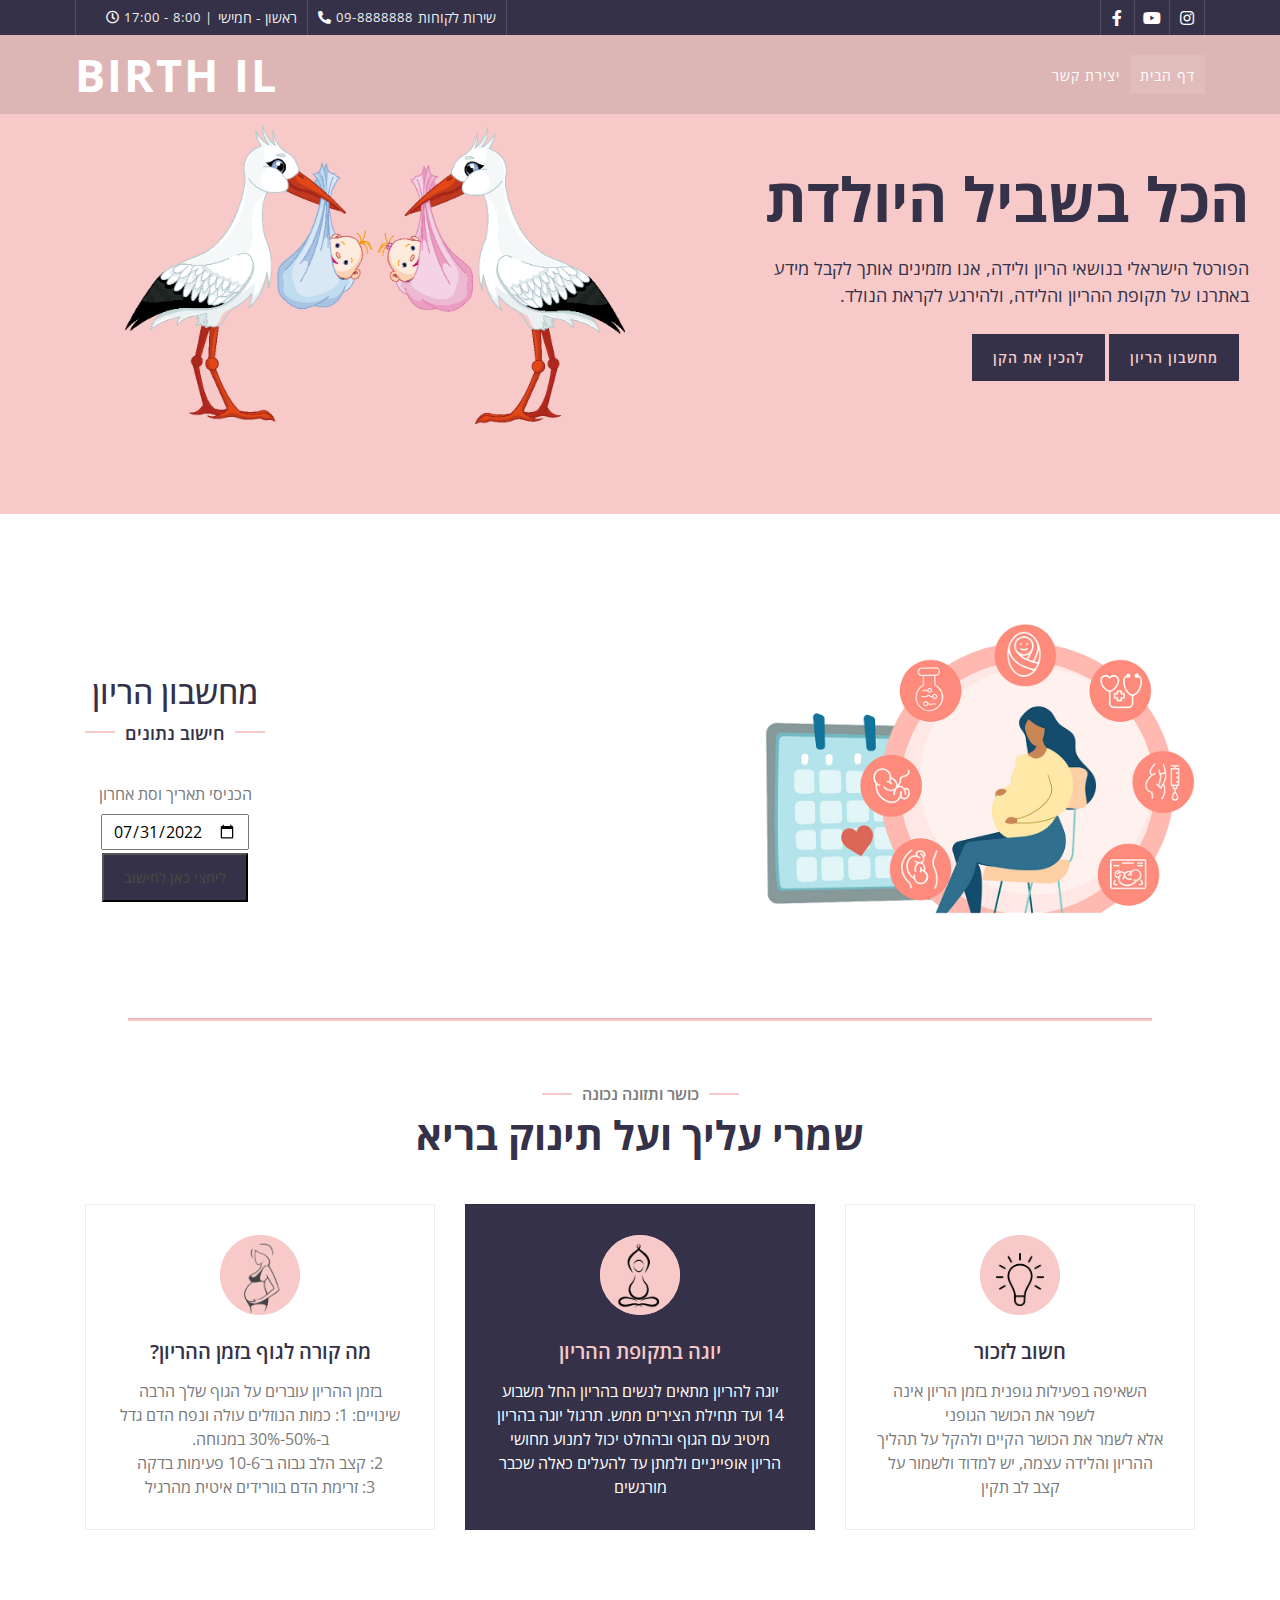
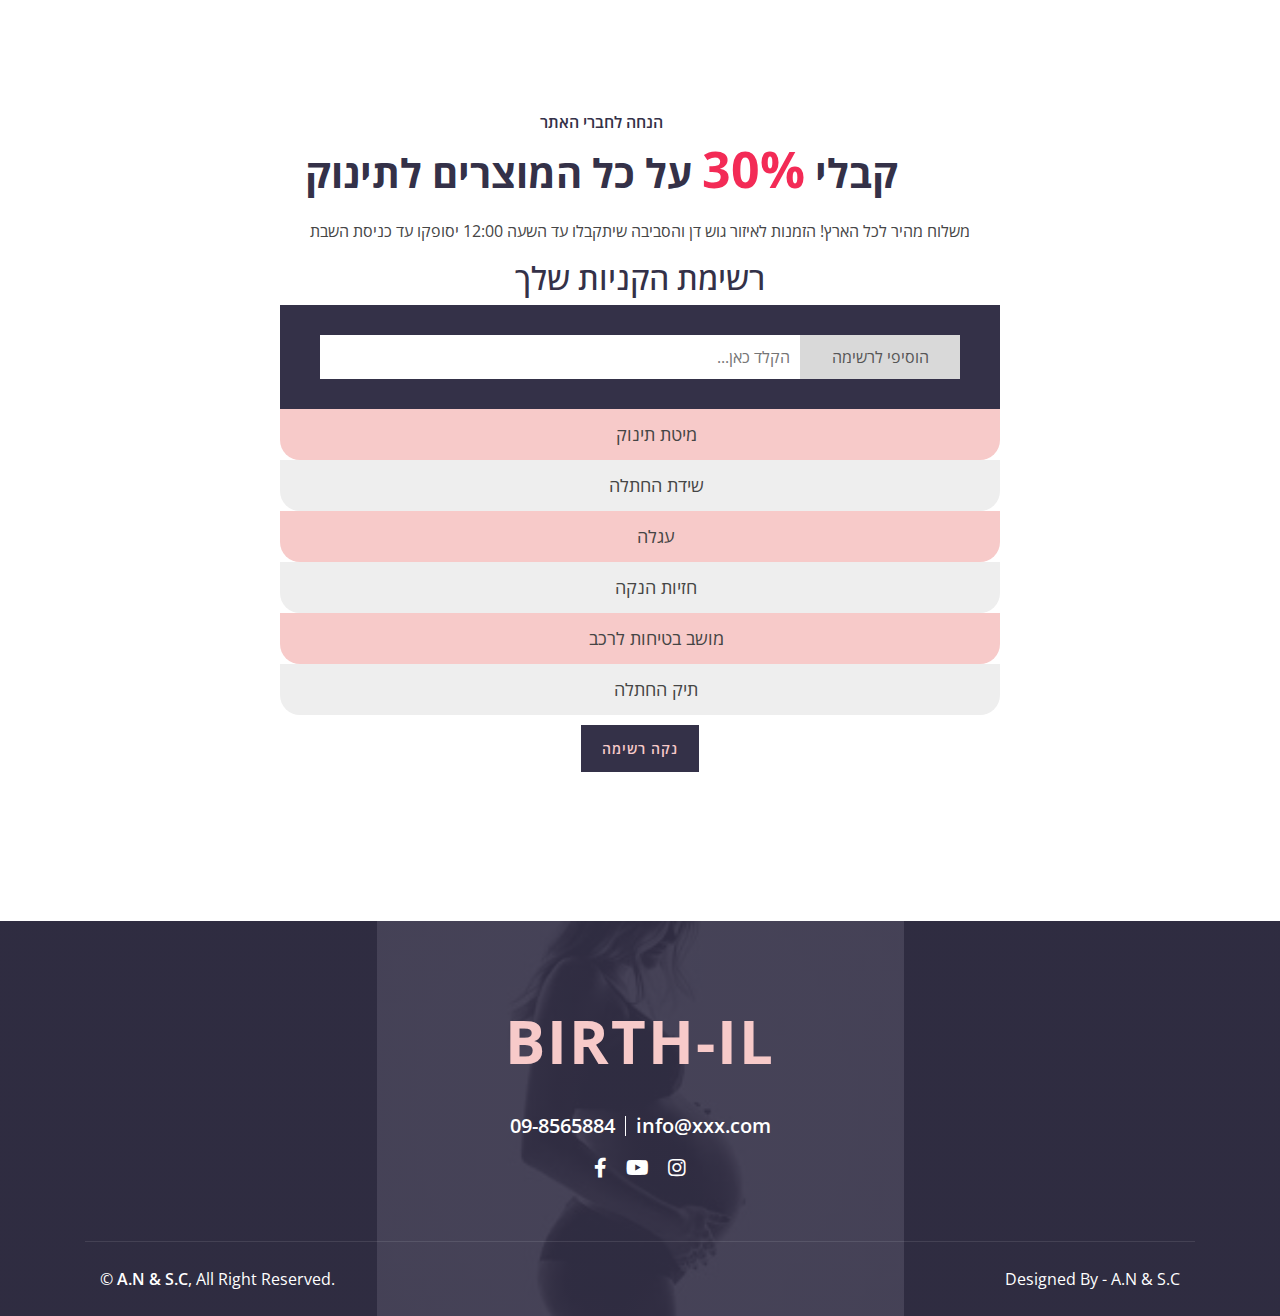
==== commit 6a08c863: "first commit" ====
--- a/index.html
+++ b/index.html
@@ -113,12 +113,12 @@
                     </div>
                 </div>
                 <div class="col-lg-7 col-md-6">
-                    <div class="section-header text-left">
-                        <p>חישוב נתונים</p>
+                    <div class="about-text">
                         <h2>מחשבון הריון</h2>
-                    </div>
-                    <div class="about-text">
-                        <label for="start">הכניסי תאריך משוער</label>
+                        <div class="section-header text-left">
+                            <p>חישוב נתונים</p>
+                        </div>
+                        <label for="start">הכניסי תאריך וסת אחרון</label>
                         <br>
                         <input class="dateCalculator" type="date" id="start" name="trip-start" value="2022-07-31" min="2021-01-01"
                             max="2022-12-12">
--- a/css/style.css
+++ b/css/style.css
@@ -15,6 +15,10 @@
 h5,
 h6 {
     color: #343148;
+}
+
+.h2Clac {
+    
 }
 
 a {
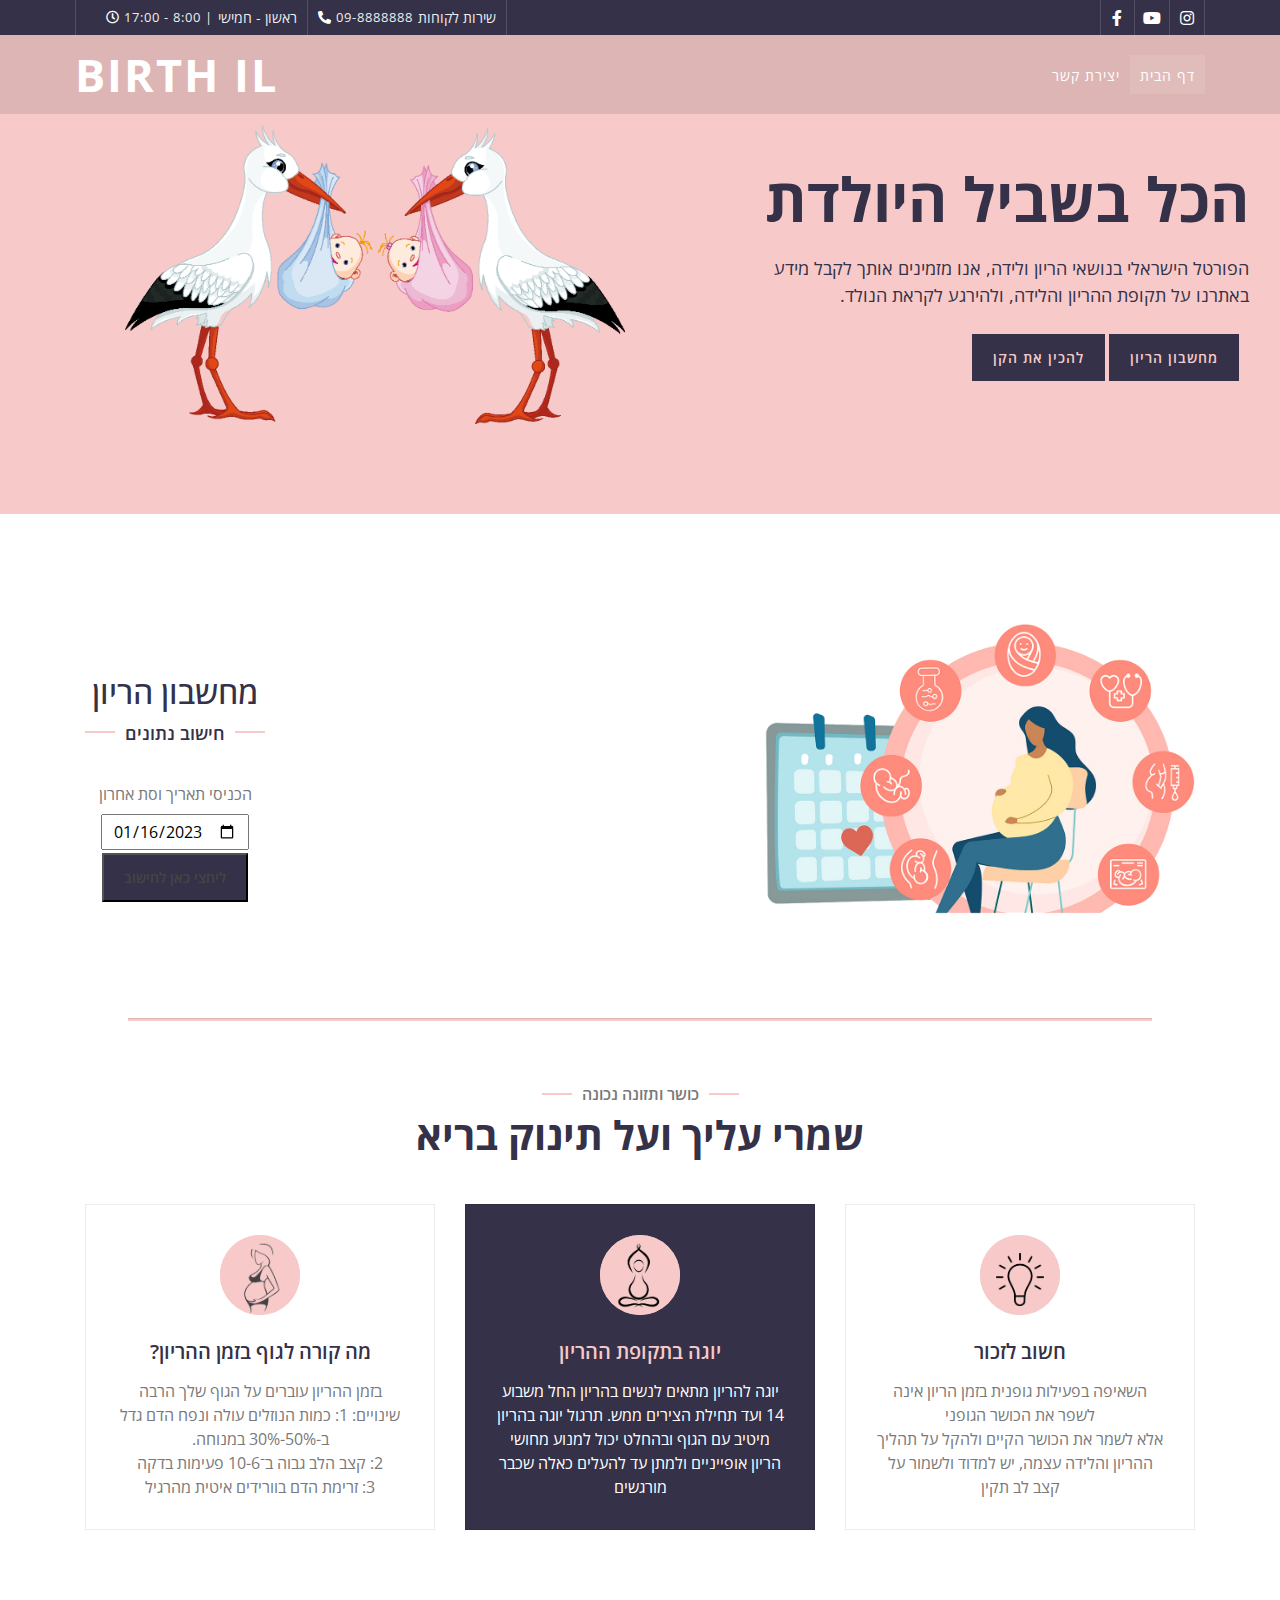
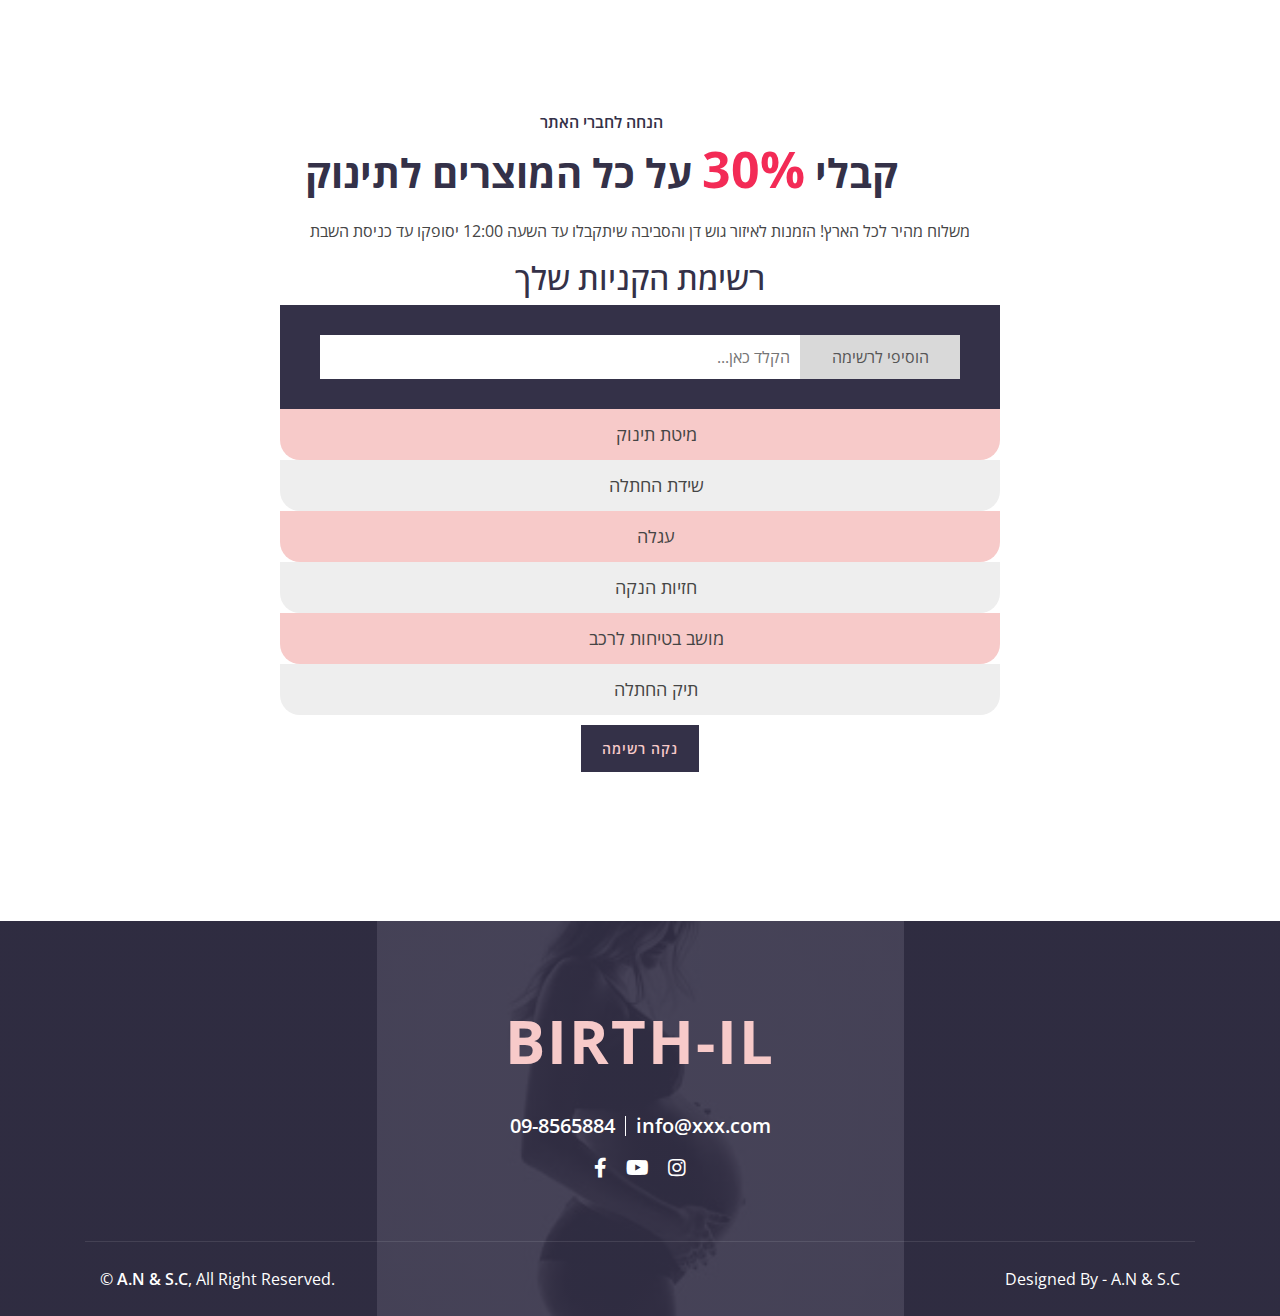
==== commit 74c74cc3: "first commit" ====
--- a/index.html
+++ b/index.html
@@ -120,8 +120,8 @@
                         </div>
                         <label for="start">הכניסי תאריך וסת אחרון</label>
                         <br>
-                        <input class="dateCalculator" type="date" id="start" name="trip-start" value="2022-07-31" min="2021-01-01"
-                            max="2022-12-12">
+                        <input class="dateCalculator" type="date" id="start" name="trip-start" value="2023-01-16" min="2022-01-16"
+                            max="2023-12-30">
                         <br>
                         <button id="btnCalc" class="calcBorth" href="#"><a href="#result" target="_self">ליחצי כאן לחישוב</a></button>
                     </div>
